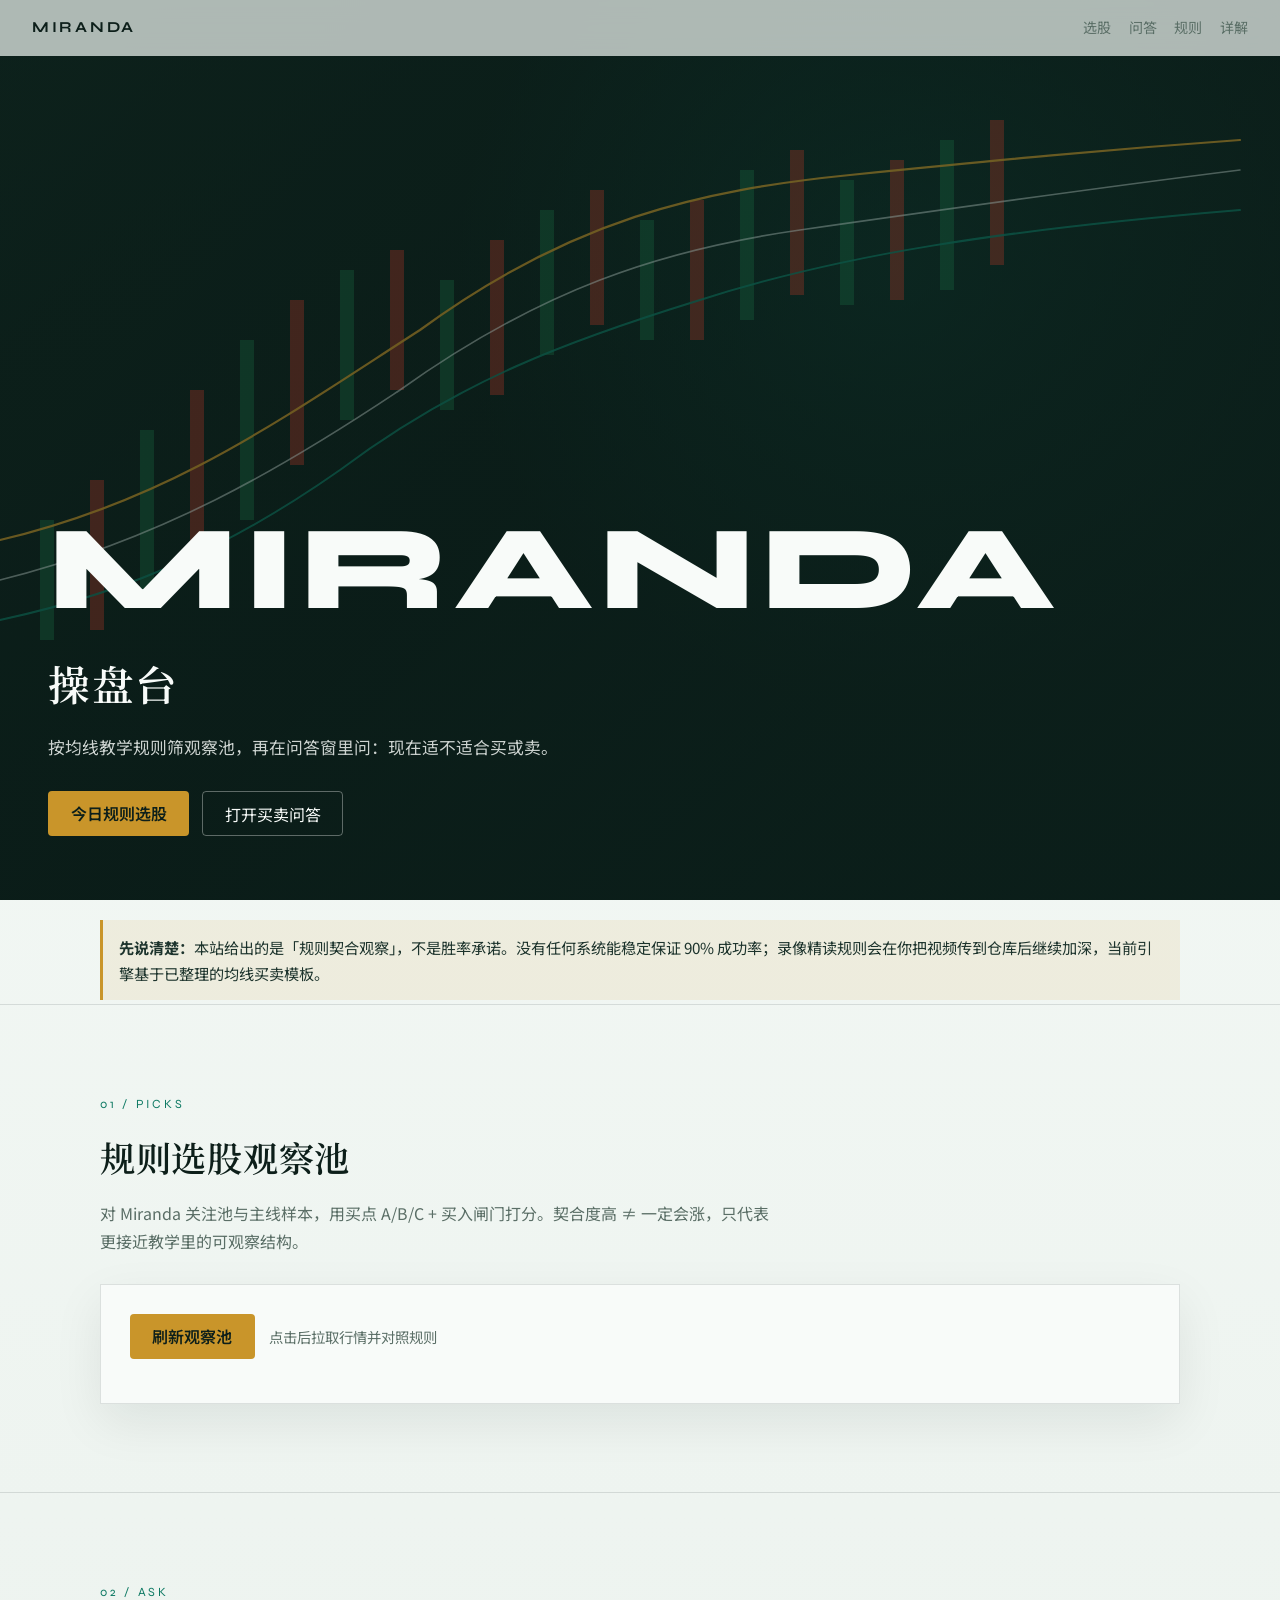
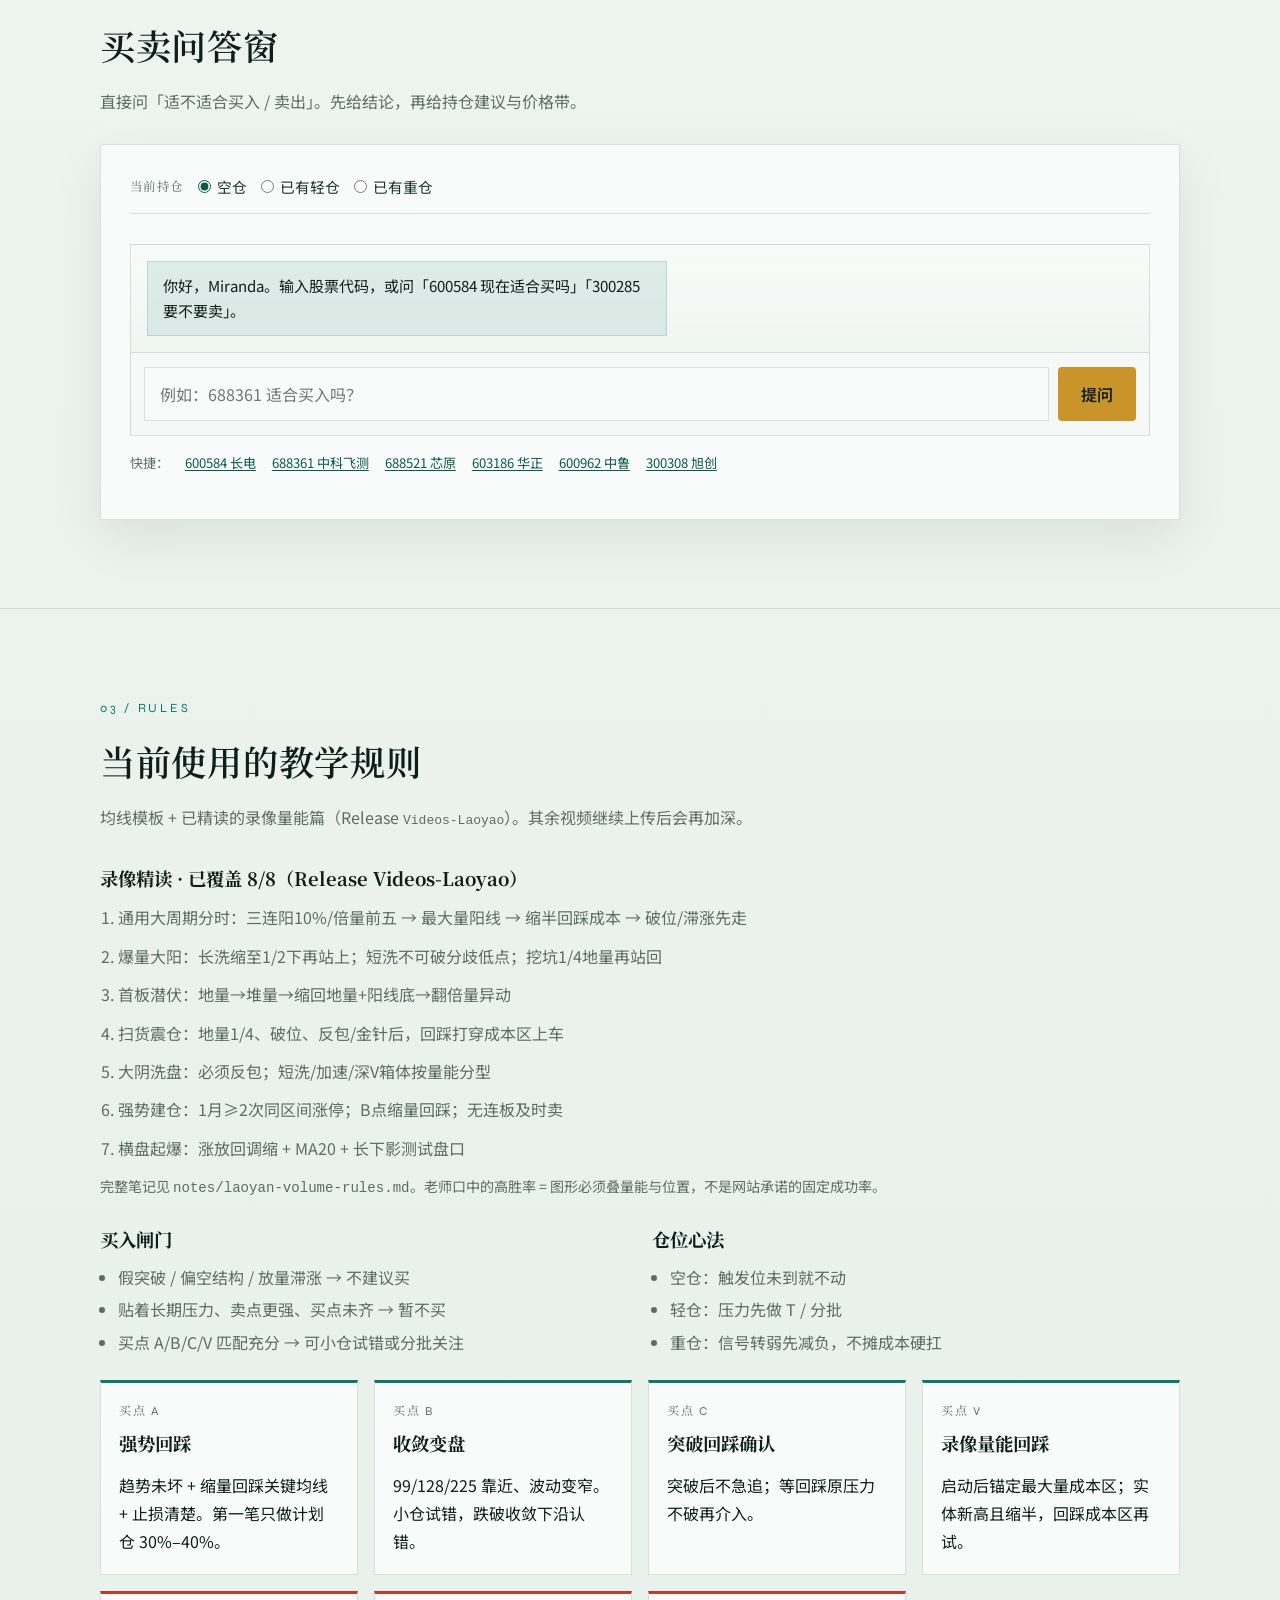
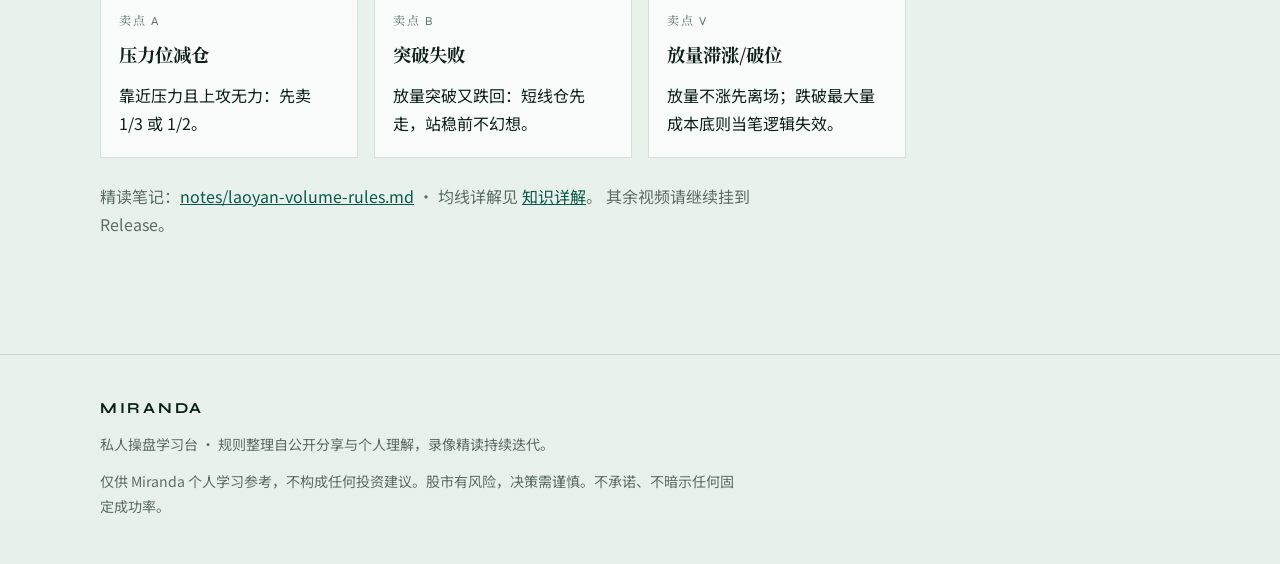
==== index.html @ 67171eff "Fold remaining Laoyan Release videos into coach rules Distill all six newly uploaded mp4 lessons int" ====
<!DOCTYPE html>
<html lang="zh-CN">
<head>
  <meta charset="UTF-8" />
  <meta name="viewport" content="width=device-width, initial-scale=1.0" />
  <title>MIRANDA · 操盘台</title>
  <meta name="description" content="Miranda 私人操盘台：按均线教学规则筛选观察池，并问答适不适合买卖。" />
  <meta name="author" content="Miranda Ge" />
  <link rel="preconnect" href="https://fonts.googleapis.com" />
  <link rel="preconnect" href="https://fonts.gstatic.com" crossorigin />
  <link href="https://fonts.googleapis.com/css2?family=Noto+Sans+SC:wght@400;500;600&family=Noto+Serif+SC:wght@500;600;700&family=Syne:wght@600;700;800&display=swap" rel="stylesheet" />
  <link rel="stylesheet" href="./css/styles.css" />
</head>
<body>
  <nav class="site-nav" id="siteNav">
    <a class="brand-mark" href="#top">MIRANDA</a>
    <ul class="nav-links">
      <li><a href="#picks">选股</a></li>
      <li><a href="#ask">问答</a></li>
      <li><a href="#rules">规则</a></li>
      <li><a href="./guide.html">详解</a></li>
    </ul>
  </nav>

  <header class="hero hero-coach" id="top">
    <div class="hero-bg" aria-hidden="true">
      <svg class="hero-chart" viewBox="0 0 1440 900" preserveAspectRatio="xMidYMid slice">
        <g class="candles">
          <rect x="120" y="520" width="14" height="120" style="animation-delay:0.05s" />
          <rect x="170" y="480" width="14" height="150" style="animation-delay:0.1s" />
          <rect x="220" y="430" width="14" height="170" style="animation-delay:0.15s" />
          <rect x="270" y="390" width="14" height="160" style="animation-delay:0.2s" />
          <rect x="320" y="340" width="14" height="180" style="animation-delay:0.25s" />
          <rect x="370" y="300" width="14" height="165" style="animation-delay:0.3s" />
          <rect x="420" y="270" width="14" height="150" style="animation-delay:0.35s" />
          <rect x="470" y="250" width="14" height="140" style="animation-delay:0.4s" />
          <rect x="520" y="280" width="14" height="130" style="animation-delay:0.45s" />
          <rect x="570" y="240" width="14" height="155" style="animation-delay:0.5s" />
          <rect x="620" y="210" width="14" height="145" style="animation-delay:0.55s" />
          <rect x="670" y="190" width="14" height="135" style="animation-delay:0.6s" />
          <rect x="720" y="220" width="14" height="120" style="animation-delay:0.65s" />
          <rect x="770" y="200" width="14" height="140" style="animation-delay:0.7s" />
          <rect x="820" y="170" width="14" height="150" style="animation-delay:0.75s" />
          <rect x="870" y="150" width="14" height="145" style="animation-delay:0.8s" />
          <rect x="920" y="180" width="14" height="125" style="animation-delay:0.85s" />
          <rect x="970" y="160" width="14" height="140" style="animation-delay:0.9s" />
          <rect x="1020" y="140" width="14" height="150" style="animation-delay:0.95s" />
          <rect x="1070" y="120" width="14" height="145" style="animation-delay:1s" />
        </g>
        <path class="ma-slow" d="M80,620 C220,590 320,540 420,470 C540,380 650,340 780,300 C920,255 1080,230 1320,210" />
        <path class="ma-mid" d="M80,580 C240,540 360,470 480,390 C620,290 740,250 880,230 C1020,210 1160,190 1320,170" />
        <path class="ma-fast" d="M80,540 C250,500 360,420 500,330 C650,220 780,190 930,175 C1080,160 1180,150 1320,140" />
      </svg>
    </div>
    <div class="hero-content">
      <div class="hero-brand">MIRANDA</div>
      <h1>操盘台</h1>
      <p>按均线教学规则筛观察池，再在问答窗里问：现在适不适合买或卖。</p>
      <div class="cta-row">
        <a class="btn btn-primary" href="#picks">今日规则选股</a>
        <a class="btn btn-ghost" href="#ask">打开买卖问答</a>
      </div>
    </div>
  </header>

  <main>
    <section class="section reveal honesty-strip" id="honesty">
      <div class="wrap">
        <p><strong>先说清楚：</strong>本站给出的是「规则契合观察」，不是胜率承诺。没有任何系统能稳定保证 90% 成功率；录像精读规则会在你把视频传到仓库后继续加深，当前引擎基于已整理的均线买卖模板。</p>
      </div>
    </section>

    <section class="section reveal" id="picks">
      <div class="wrap">
        <div class="section-label">01 / Picks</div>
        <h2>规则选股观察池</h2>
        <p class="section-lead">对 Miranda 关注池与主线样本，用买点 A/B/C + 买入闸门打分。契合度高 ≠ 一定会涨，只代表更接近教学里的可观察结构。</p>

        <div class="tool-panel coach-panel">
          <div class="coach-toolbar">
            <button class="btn btn-primary" id="picksBtn" type="button">刷新观察池</button>
            <span class="coach-meta" id="picksMeta">点击后拉取行情并对照规则</span>
          </div>
          <div class="status-box" id="picksLoading" hidden>正在按规则扫描观察池...</div>
          <div class="error-box" id="picksError" hidden></div>
          <div class="picks-board" id="picksBoard" hidden></div>
        </div>
      </div>
    </section>

    <section class="section reveal" id="ask">
      <div class="wrap">
        <div class="section-label">02 / Ask</div>
        <h2>买卖问答窗</h2>
        <p class="section-lead">直接问「适不适合买入 / 卖出」。先给结论，再给持仓建议与价格带。</p>

        <div class="tool-panel coach-panel">
          <div class="hold-status" id="holdStatus" role="radiogroup" aria-label="当前持仓情况">
            <span class="hold-label">当前持仓</span>
            <label class="hold-option"><input type="radio" name="holdStatus" value="flat" checked /> 空仓</label>
            <label class="hold-option"><input type="radio" name="holdStatus" value="light" /> 已有轻仓</label>
            <label class="hold-option"><input type="radio" name="holdStatus" value="heavy" /> 已有重仓</label>
          </div>

          <div class="coach-chat" id="coachChat">
            <div class="coach-messages" id="coachMessages">
              <div class="coach-bubble bot">
                你好，Miranda。输入股票代码，或问「600584 现在适合买吗」「300285 要不要卖」。
              </div>
            </div>
            <form class="coach-compose" id="coachForm">
              <input id="reviewInput" type="text" placeholder="例如：688361 适合买入吗？" autocomplete="off" required />
              <button class="btn btn-primary" id="reviewBtn" type="submit">提问</button>
            </form>
          </div>

          <div class="tool-hints">
            <span>快捷：</span>
            <button type="button" data-review="600584">600584 长电</button>
            <button type="button" data-review="688361">688361 中科飞测</button>
            <button type="button" data-review="688521">688521 芯原</button>
            <button type="button" data-review="603186">603186 华正</button>
            <button type="button" data-review="600962">600962 中鲁</button>
            <button type="button" data-review="300308">300308 旭创</button>
          </div>
          <div class="history-row" id="reviewHistoryRow" hidden>
            <div class="history-head">
              <span>最近搜索</span>
              <button type="button" class="history-clear" id="reviewHistoryClear">清空</button>
            </div>
            <div class="history-list" id="reviewHistoryList"></div>
          </div>
          <div class="status-box" id="reviewLoading" hidden>正在对照买卖规则...</div>
          <div class="error-box" id="reviewError" hidden></div>
          <div class="result-box" id="reviewResult" hidden></div>
        </div>
      </div>
    </section>

    <section class="section reveal" id="rules">
      <div class="wrap">
        <div class="section-label">03 / Rules</div>
        <h2>当前使用的教学规则</h2>
        <p class="section-lead">均线模板 + 已精读的录像量能篇（Release <code>Videos-Laoyao</code>）。其余视频继续上传后会再加深。</p>

        <div class="plain-block video-board">
          <h3>录像精读 · 已覆盖 8/8（Release Videos-Laoyao）</h3>
          <ol class="rule-ol">
            <li>通用大周期分时：三连阳10%/倍量前五 → 最大量阳线 → 缩半回踩成本 → 破位/滞涨先走</li>
            <li>爆量大阳：长洗缩至1/2下再站上；短洗不可破分歧低点；挖坑1/4地量再站回</li>
            <li>首板潜伏：地量→堆量→缩回地量+阳线底→翻倍量异动</li>
            <li>扫货震仓：地量1/4、破位、反包/金针后，回踩打穿成本区上车</li>
            <li>大阴洗盘：必须反包；短洗/加速/深V箱体按量能分型</li>
            <li>强势建仓：1月≥2次同区间涨停；B点缩量回踩；无连板及时卖</li>
            <li>横盘起爆：涨放回调缩 + MA20 + 长下影测试盘口</li>
          </ol>
          <p class="muted-note">完整笔记见 <code>notes/laoyan-volume-rules.md</code>。老师口中的高胜率 = 图形必须叠量能与位置，不是网站承诺的固定成功率。</p>
        </div>

        <div class="split" style="margin-top:1.5rem;">
          <div class="plain-block">
            <h3>买入闸门</h3>
            <ul>
              <li>假突破 / 偏空结构 / 放量滞涨 → 不建议买</li>
              <li>贴着长期压力、卖点更强、买点未齐 → 暂不买</li>
              <li>买点 A/B/C/V 匹配充分 → 可小仓试错或分批关注</li>
            </ul>
          </div>
          <div class="plain-block">
            <h3>仓位心法</h3>
            <ul>
              <li>空仓：触发位未到就不动</li>
              <li>轻仓：压力先做 T / 分批</li>
              <li>重仓：信号转弱先减负，不摊成本硬扛</li>
            </ul>
          </div>
        </div>

        <div class="template-grid" id="templateLibrary">
          <article class="template-card" data-side="buy" data-id="buyA">
            <div class="template-tag">买点 A</div>
            <h3>强势回踩</h3>
            <p>趋势未坏 + 缩量回踩关键均线 + 止损清楚。第一笔只做计划仓 30%–40%。</p>
          </article>
          <article class="template-card" data-side="buy" data-id="buyB">
            <div class="template-tag">买点 B</div>
            <h3>收敛变盘</h3>
            <p>99/128/225 靠近、波动变窄。小仓试错，跌破收敛下沿认错。</p>
          </article>
          <article class="template-card" data-side="buy" data-id="buyC">
            <div class="template-tag">买点 C</div>
            <h3>突破回踩确认</h3>
            <p>突破后不急追；等回踩原压力不破再介入。</p>
          </article>
          <article class="template-card" data-side="buy" data-id="buyVol">
            <div class="template-tag">买点 V</div>
            <h3>录像量能回踩</h3>
            <p>启动后锚定最大量成本区；实体新高且缩半，回踩成本区再试。</p>
          </article>
          <article class="template-card" data-side="sell" data-id="sellA">
            <div class="template-tag">卖点 A</div>
            <h3>压力位减仓</h3>
            <p>靠近压力且上攻无力：先卖 1/3 或 1/2。</p>
          </article>
          <article class="template-card" data-side="sell" data-id="sellB">
            <div class="template-tag">卖点 B</div>
            <h3>突破失败</h3>
            <p>放量突破又跌回：短线仓先走，站稳前不幻想。</p>
          </article>
          <article class="template-card" data-side="sell" data-id="sellVol">
            <div class="template-tag">卖点 V</div>
            <h3>放量滞涨/破位</h3>
            <p>放量不涨先离场；跌破最大量成本底则当笔逻辑失效。</p>
          </article>
        </div>

        <p class="section-lead" style="margin-top:1.5rem;">
          精读笔记：<a href="./notes/laoyan-volume-rules.md" style="color:var(--teal-deep);text-decoration:underline;">notes/laoyan-volume-rules.md</a>
          · 均线详解见 <a href="./guide.html" style="color:var(--teal-deep);text-decoration:underline;">知识详解</a>。
          其余视频请继续挂到 Release。
        </p>
      </div>
    </section>
  </main>

  <footer class="site-footer">
    <div class="wrap">
      <div class="brand-mark">MIRANDA</div>
      <p>私人操盘学习台 · 规则整理自公开分享与个人理解，录像精读持续迭代。</p>
      <p class="disclaimer">仅供 Miranda 个人学习参考，不构成任何投资建议。股市有风险，决策需谨慎。不承诺、不暗示任何固定成功率。</p>
    </div>
  </footer>

  <script src="./js/app.js"></script>
</body>
</html>
---- css/styles.css ----
:root {
  --ink: #0d1f1a;
  --ink-soft: #1c332c;
  --paper: #eef4f0;
  --paper-deep: #dfeae3;
  --mist: rgba(13, 31, 26, 0.06);
  --line: rgba(13, 31, 26, 0.12);
  --teal: #0f7a64;
  --teal-deep: #0a5a4a;
  --gold: #c9952a;
  --rise: #c23b2a;
  --fall: #1f7a4d;
  --muted: #5a6e66;
  --white: #f8fbf9;
  --shadow: 0 18px 50px rgba(13, 31, 26, 0.08);
  --radius: 4px;
  --max: 1080px;
  --font-display: "Syne", "Noto Serif SC", serif;
  --font-serif: "Noto Serif SC", "Songti SC", serif;
  --font-sans: "Noto Sans SC", "PingFang SC", sans-serif;
}

*,
*::before,
*::after {
  box-sizing: border-box;
  margin: 0;
  padding: 0;
}

html {
  scroll-behavior: smooth;
}

body {
  font-family: var(--font-sans);
  color: var(--ink);
  background:
    radial-gradient(1200px 700px at 10% -10%, rgba(15, 122, 100, 0.14), transparent 55%),
    radial-gradient(900px 600px at 100% 0%, rgba(201, 149, 42, 0.12), transparent 50%),
    linear-gradient(180deg, #f5faf7 0%, var(--paper) 40%, #e7f0ea 100%);
  line-height: 1.75;
  min-height: 100vh;
}

img,
svg {
  max-width: 100%;
  display: block;
}

a {
  color: inherit;
  text-decoration: none;
}

button,
input {
  font: inherit;
}

.site-nav {
  position: fixed;
  inset: 0 0 auto 0;
  z-index: 40;
  display: flex;
  align-items: center;
  justify-content: space-between;
  gap: 1rem;
  padding: 0.9rem clamp(1rem, 3vw, 2rem);
  background: rgba(238, 244, 240, 0.72);
  backdrop-filter: blur(12px);
  border-bottom: 1px solid transparent;
  transition: border-color 0.3s ease, background 0.3s ease;
}

.site-nav.is-scrolled {
  border-bottom-color: var(--line);
  background: rgba(238, 244, 240, 0.92);
}

.brand-mark {
  font-family: var(--font-display);
  font-weight: 700;
  letter-spacing: 0.18em;
  font-size: 0.95rem;
}

.nav-links {
  display: flex;
  gap: 1.1rem;
  list-style: none;
  font-size: 0.88rem;
  color: var(--muted);
}

.nav-links a {
  position: relative;
}

.nav-links a::after {
  content: "";
  position: absolute;
  left: 0;
  bottom: -0.2rem;
  width: 100%;
  height: 1px;
  background: var(--teal);
  transform: scaleX(0);
  transform-origin: left;
  transition: transform 0.25s ease;
}

.nav-links a:hover::after,
.nav-links a:focus-visible::after {
  transform: scaleX(1);
}

.hero {
  position: relative;
  min-height: 100vh;
  display: grid;
  align-items: end;
  overflow: hidden;
  color: var(--white);
  padding: 7rem clamp(1.25rem, 4vw, 3rem) 4rem;
}

.hero-bg {
  position: absolute;
  inset: 0;
  background:
    linear-gradient(160deg, rgba(10, 28, 24, 0.55) 0%, rgba(10, 28, 24, 0.78) 55%, rgba(10, 28, 24, 0.92) 100%),
    radial-gradient(circle at 70% 30%, rgba(15, 122, 100, 0.35), transparent 40%),
    linear-gradient(135deg, #102820 0%, #0d1f1a 45%, #16352c 100%);
}

.hero-chart {
  position: absolute;
  inset: 0;
  width: 100%;
  height: 100%;
  opacity: 0.55;
}

.hero-chart path {
  fill: none;
  stroke-linecap: round;
  stroke-linejoin: round;
}

.hero-chart .ma-fast {
  stroke: rgba(201, 149, 42, 0.9);
  stroke-width: 2.2;
  stroke-dasharray: 1800;
  stroke-dashoffset: 1800;
  animation: draw-line 2.4s ease forwards 0.2s;
}

.hero-chart .ma-mid {
  stroke: rgba(232, 244, 238, 0.55);
  stroke-width: 1.6;
  stroke-dasharray: 1800;
  stroke-dashoffset: 1800;
  animation: draw-line 2.8s ease forwards 0.45s;
}

.hero-chart .ma-slow {
  stroke: rgba(15, 122, 100, 0.85);
  stroke-width: 2;
  stroke-dasharray: 1800;
  stroke-dashoffset: 1800;
  animation: draw-line 3s ease forwards 0.7s;
}

.hero-chart .candles rect {
  fill: rgba(194, 59, 42, 0.55);
  transform-origin: bottom;
  animation: rise-bar 1.1s ease both;
}

.hero-chart .candles rect:nth-child(odd) {
  fill: rgba(31, 122, 77, 0.5);
}

@keyframes draw-line {
  to { stroke-dashoffset: 0; }
}

@keyframes rise-bar {
  from { transform: scaleY(0); opacity: 0; }
  to { transform: scaleY(1); opacity: 1; }
}

.hero-content {
  position: relative;
  z-index: 1;
  max-width: 720px;
}

.hero-brand {
  font-family: var(--font-display);
  font-size: clamp(2.5rem, 11vw, 7.5rem);
  line-height: 0.92;
  letter-spacing: 0.05em;
  font-weight: 800;
  margin-bottom: 1.4rem;
  animation: fade-up 0.9s ease both;
  white-space: nowrap;
}

.hero h1 {
  font-family: var(--font-serif);
  font-size: clamp(1.7rem, 4vw, 2.6rem);
  font-weight: 600;
  letter-spacing: 0.04em;
  margin-bottom: 0.85rem;
  animation: fade-up 0.9s ease both 0.12s;
}

.hero p {
  max-width: 34rem;
  color: rgba(248, 251, 249, 0.82);
  font-size: 1.05rem;
  margin-bottom: 1.8rem;
  animation: fade-up 0.9s ease both 0.22s;
}

.cta-row {
  display: flex;
  flex-wrap: wrap;
  gap: 0.8rem;
  animation: fade-up 0.9s ease both 0.32s;
}

.btn {
  display: inline-flex;
  align-items: center;
  justify-content: center;
  min-height: 2.8rem;
  padding: 0 1.35rem;
  border: 1px solid transparent;
  border-radius: var(--radius);
  cursor: pointer;
  transition: transform 0.2s ease, background 0.2s ease, color 0.2s ease, border-color 0.2s ease;
}

.btn:hover {
  transform: translateY(-1px);
}

.btn-primary {
  background: var(--gold);
  color: var(--ink);
  font-weight: 600;
}

.btn-primary:hover {
  background: #d6a83b;
}

.btn-ghost {
  border-color: rgba(248, 251, 249, 0.35);
  color: var(--white);
  background: transparent;
}

.btn-ghost:hover {
  border-color: rgba(248, 251, 249, 0.7);
  background: rgba(248, 251, 249, 0.06);
}

@keyframes fade-up {
  from { opacity: 0; transform: translateY(18px); }
  to { opacity: 1; transform: translateY(0); }
}

.wrap {
  width: min(var(--max), calc(100% - 2rem));
  margin: 0 auto;
}

.section {
  padding: clamp(3.5rem, 7vw, 5.5rem) 0;
  border-bottom: 1px solid var(--line);
}

.section-label {
  font-family: var(--font-display);
  font-size: 0.78rem;
  letter-spacing: 0.22em;
  text-transform: uppercase;
  color: var(--teal);
  margin-bottom: 0.7rem;
}

.section h2 {
  font-family: var(--font-serif);
  font-size: clamp(1.6rem, 3vw, 2.2rem);
  font-weight: 600;
  letter-spacing: 0.02em;
  margin-bottom: 0.7rem;
}

.section-lead {
  color: var(--muted);
  max-width: 42rem;
  margin-bottom: 1.8rem;
}

.reveal {
  opacity: 0;
  transform: translateY(22px);
  transition: opacity 0.7s ease, transform 0.7s ease;
}

.reveal.is-visible {
  opacity: 1;
  transform: none;
}

.ma-list {
  display: grid;
  gap: 0;
  border-top: 1px solid var(--line);
}

.ma-row {
  display: grid;
  grid-template-columns: 5.5rem 1fr;
  gap: 1rem;
  padding: 1.15rem 0;
  border-bottom: 1px solid var(--line);
  align-items: start;
}

.ma-code {
  font-family: var(--font-display);
  font-weight: 700;
  font-size: 1.15rem;
  color: var(--teal-deep);
}

.ma-row h3 {
  font-family: var(--font-serif);
  font-size: 1.05rem;
  margin-bottom: 0.25rem;
}

.ma-row p {
  color: var(--muted);
  font-size: 0.95rem;
}

.formula {
  margin: 1.5rem 0;
  padding: 1.4rem 1.5rem;
  background:
    linear-gradient(135deg, rgba(15, 122, 100, 0.08), rgba(201, 149, 42, 0.08)),
    var(--white);
  border: 1px solid var(--line);
}

.formula strong {
  font-family: var(--font-display);
  font-size: 1.2rem;
  letter-spacing: 0.04em;
  display: block;
  margin-bottom: 0.35rem;
}

.code-chips {
  display: flex;
  flex-wrap: wrap;
  gap: 0.55rem;
  margin: 1rem 0 1.5rem;
}

.code-chip {
  border: 1px solid var(--line);
  background: var(--white);
  padding: 0.45rem 0.8rem;
  font-size: 0.88rem;
  cursor: pointer;
  transition: border-color 0.2s ease, color 0.2s ease, background 0.2s ease;
}

.code-chip:hover,
.code-chip.is-active {
  border-color: var(--teal);
  color: var(--teal-deep);
  background: rgba(15, 122, 100, 0.08);
}

.code-explain {
  min-height: 3.2rem;
  color: var(--muted);
}

.table-scroll {
  overflow-x: auto;
  margin: 1rem 0 1.5rem;
  border: 1px solid var(--line);
  background: var(--white);
}

table {
  width: 100%;
  border-collapse: collapse;
  font-size: 0.9rem;
  min-width: 640px;
}

th,
td {
  padding: 0.75rem 0.9rem;
  text-align: left;
  border-bottom: 1px solid var(--line);
  vertical-align: top;
}

th {
  background: var(--ink);
  color: var(--white);
  font-weight: 500;
}

tr:last-child td {
  border-bottom: none;
}

.timeline {
  display: grid;
  gap: 1rem;
}

.time-item {
  display: grid;
  grid-template-columns: 5rem 1fr;
  gap: 1rem;
  padding-bottom: 1rem;
  border-bottom: 1px dashed var(--line);
}

.time-item:last-child {
  border-bottom: none;
  padding-bottom: 0;
}

.time-item time {
  font-family: var(--font-display);
  font-weight: 700;
  color: var(--teal-deep);
}

.split {
  display: grid;
  grid-template-columns: repeat(2, minmax(0, 1fr));
  gap: 1.5rem;
}

.plain-block h3 {
  font-family: var(--font-serif);
  font-size: 1.15rem;
  margin-bottom: 0.45rem;
}

.plain-block p,
.plain-block li {
  color: var(--muted);
}

.plain-block ul {
  padding-left: 1.1rem;
}

.plain-block li + li {
  margin-top: 0.3rem;
}

.callout {
  margin: 1.4rem 0;
  padding: 1rem 1.15rem;
  border-left: 3px solid var(--teal);
  background: rgba(15, 122, 100, 0.06);
}

.callout.quote {
  border-left-color: var(--gold);
  background: rgba(201, 149, 42, 0.08);
  font-family: var(--font-serif);
}

.mantra-grid {
  display: grid;
  grid-template-columns: repeat(2, minmax(0, 1fr));
  gap: 1.25rem 1.75rem;
}

.mantra-grid h3 {
  font-family: var(--font-serif);
  font-size: 1.1rem;
  margin-bottom: 0.4rem;
}

.mantra-grid p {
  color: var(--muted);
  font-size: 0.95rem;
}

.tool-panel {
  background: var(--white);
  border: 1px solid var(--line);
  box-shadow: var(--shadow);
  padding: clamp(1.2rem, 3vw, 1.8rem);
}

.template-grid {
  display: grid;
  grid-template-columns: repeat(auto-fit, minmax(240px, 1fr));
  gap: 1rem;
  margin-top: 1.5rem;
}

.template-card {
  border: 1px solid var(--line);
  background: var(--white);
  padding: 1.1rem 1.15rem 1.2rem;
}

.template-card[data-side="buy"] {
  border-top: 3px solid var(--teal);
}

.template-card[data-side="sell"] {
  border-top: 3px solid var(--rise);
}

.template-card.is-hot {
  outline: 2px solid var(--gold);
  outline-offset: 1px;
  background: linear-gradient(180deg, rgba(201, 149, 42, 0.08), var(--white) 40%);
}

.template-tag {
  font-family: var(--font-display);
  font-size: 0.75rem;
  letter-spacing: 0.12em;
  text-transform: uppercase;
  color: var(--muted);
  margin-bottom: 0.35rem;
}

.template-card h3 {
  font-family: var(--font-serif);
  font-size: 1.15rem;
  margin-bottom: 0.7rem;
}

.template-card h4 {
  font-size: 0.86rem;
  margin: 0.65rem 0 0.3rem;
  color: var(--ink-soft);
}

.template-card ul {
  padding-left: 1.05rem;
  color: var(--muted);
  font-size: 0.9rem;
}

.template-card li + li {
  margin-top: 0.22rem;
}

.advice-banner {
  display: grid;
  gap: 0.55rem;
  padding: 1rem 1.1rem;
  margin-bottom: 1rem;
  border: 1px solid var(--line);
  background: linear-gradient(135deg, rgba(15, 122, 100, 0.08), rgba(201, 149, 42, 0.08));
}

.advice-banner[data-side="sell"] {
  background: linear-gradient(135deg, rgba(194, 59, 42, 0.08), rgba(201, 149, 42, 0.08));
}

.advice-banner .eyebrow {
  font-family: var(--font-display);
  font-size: 0.78rem;
  letter-spacing: 0.14em;
  text-transform: uppercase;
  color: var(--muted);
}

.advice-banner h3 {
  font-family: var(--font-serif);
  font-size: 1.35rem;
}

.advice-banner p {
  color: var(--muted);
  font-size: 0.95rem;
}

.match-list {
  display: grid;
  gap: 0.75rem;
  margin: 1rem 0;
}

.match-item {
  border: 1px solid var(--line);
  background: var(--paper);
  padding: 0.85rem 0.95rem;
}

.match-item header {
  display: flex;
  flex-wrap: wrap;
  justify-content: space-between;
  gap: 0.5rem;
  margin-bottom: 0.45rem;
}

.match-item h4 {
  font-family: var(--font-serif);
  font-size: 1.02rem;
}

.match-score {
  font-family: var(--font-display);
  font-size: 0.85rem;
  color: var(--teal-deep);
}

.match-item ul {
  padding-left: 1.05rem;
  color: var(--muted);
  font-size: 0.88rem;
}

.match-item li + li {
  margin-top: 0.2rem;
}

.check-ok {
  color: var(--fall);
}

.check-no {
  color: var(--muted);
}

.action-box {
  margin-top: 0.7rem;
  padding-top: 0.65rem;
  border-top: 1px dashed var(--line);
  color: var(--ink-soft);
  font-size: 0.9rem;
}

.playbook {
  margin: 1rem 0 0.5rem;
}

.playbook .plain-block ul {
  margin-top: 0.35rem;
}

.hold-status {
  display: flex;
  flex-wrap: wrap;
  align-items: center;
  gap: 0.55rem 0.9rem;
  margin-bottom: 0.85rem;
  padding-bottom: 0.85rem;
  border-bottom: 1px solid var(--line);
}

.hold-label {
  font-family: var(--font-display);
  font-size: 0.78rem;
  letter-spacing: 0.12em;
  text-transform: uppercase;
  color: var(--muted);
}

.hold-option {
  display: inline-flex;
  align-items: center;
  gap: 0.35rem;
  font-size: 0.92rem;
  color: var(--ink-soft);
  cursor: pointer;
}

.hold-option input {
  accent-color: var(--teal-deep);
}

.verdict-banner {
  display: grid;
  gap: 0.45rem;
  padding: 1.05rem 1.15rem;
  margin: 1rem 0;
  border: 1px solid var(--line);
}

.verdict-banner[data-verdict="no"] {
  background: rgba(194, 59, 42, 0.08);
  border-color: rgba(194, 59, 42, 0.28);
}

.verdict-banner[data-verdict="wait"] {
  background: rgba(201, 149, 42, 0.1);
  border-color: rgba(201, 149, 42, 0.35);
}

.verdict-banner[data-verdict="yes"] {
  background: rgba(15, 122, 100, 0.08);
  border-color: rgba(15, 122, 100, 0.28);
}

.verdict-banner .eyebrow {
  font-family: var(--font-display);
  font-size: 0.78rem;
  letter-spacing: 0.14em;
  text-transform: uppercase;
  color: var(--muted);
}

.verdict-banner h3 {
  font-family: var(--font-serif);
  font-size: 1.45rem;
}

.verdict-banner p {
  color: var(--muted);
  font-size: 0.95rem;
}

.verdict-reasons {
  margin: 0.2rem 0 0;
  padding-left: 1.1rem;
  color: var(--ink-soft);
  font-size: 0.9rem;
}

.verdict-reasons li + li {
  margin-top: 0.22rem;
}

.position-panel {
  margin: 1rem 0;
  padding: 1rem 1.1rem;
  border: 1px solid var(--line);
  background: var(--paper);
}

.position-panel h3 {
  font-family: var(--font-serif);
  font-size: 1.15rem;
  margin-bottom: 0.45rem;
}

.position-panel ul {
  padding-left: 1.1rem;
  color: var(--muted);
  font-size: 0.92rem;
}

.position-panel li + li {
  margin-top: 0.28rem;
}

.history-row {
  margin: 0.35rem 0 1rem;
  padding-top: 0.75rem;
  border-top: 1px dashed var(--line);
}

.history-head {
  display: flex;
  align-items: center;
  justify-content: space-between;
  gap: 0.75rem;
  margin-bottom: 0.45rem;
}

.history-head span {
  font-family: var(--font-display);
  font-size: 0.78rem;
  letter-spacing: 0.12em;
  text-transform: uppercase;
  color: var(--muted);
}

.history-clear {
  border: none;
  background: none;
  color: var(--muted);
  cursor: pointer;
  font-size: 0.82rem;
  text-decoration: underline;
  text-underline-offset: 2px;
}

.history-clear:hover {
  color: var(--rise);
}

.history-list {
  display: flex;
  flex-wrap: wrap;
  gap: 0.45rem;
}

.history-chip {
  border: 1px solid var(--line);
  background: var(--paper);
  color: var(--ink-soft);
  min-height: 2rem;
  padding: 0 0.75rem;
  cursor: pointer;
  font-size: 0.86rem;
  transition: border-color 0.2s ease, color 0.2s ease, background 0.2s ease;
}

.history-chip:hover {
  border-color: var(--teal);
  color: var(--teal-deep);
  background: rgba(15, 122, 100, 0.08);
}

.price-targets {
  margin: 1rem 0 1.2rem;
}

.price-grid {
  display: grid;
  grid-template-columns: repeat(3, minmax(0, 1fr));
  gap: 0.75rem;
}

.price-card {
  border: 1px solid var(--line);
  background: var(--white);
  padding: 0.95rem 1rem;
}

.price-card span {
  display: block;
  font-size: 0.78rem;
  letter-spacing: 0.08em;
  color: var(--muted);
  margin-bottom: 0.35rem;
}

.price-card strong {
  display: block;
  font-family: var(--font-display);
  font-size: 1.35rem;
  line-height: 1.2;
  margin-bottom: 0.45rem;
}

.price-card p {
  color: var(--muted);
  font-size: 0.86rem;
  line-height: 1.55;
}

.price-card[data-kind="buy"] strong {
  color: var(--teal-deep);
}

.price-card[data-kind="sell"] strong {
  color: var(--rise);
}

.price-card[data-kind="stop"] strong {
  color: var(--ink-soft);
}

@media (max-width: 760px) {
  .price-grid {
    grid-template-columns: 1fr;
  }
}

.tool-row {
  display: flex;
  flex-wrap: wrap;
  gap: 0.7rem;
  margin: 1rem 0 0.7rem;
}

.tool-row input {
  flex: 1 1 220px;
  min-height: 2.8rem;
  padding: 0 0.9rem;
  border: 1px solid var(--line);
  border-radius: var(--radius);
  background: var(--paper);
  outline: none;
}

.tool-row input:focus {
  border-color: var(--teal);
}

.tool-hints {
  display: flex;
  flex-wrap: wrap;
  gap: 0.55rem 1rem;
  color: var(--muted);
  font-size: 0.82rem;
  margin-bottom: 1rem;
}

.tool-hints button {
  border: none;
  background: none;
  color: var(--teal-deep);
  cursor: pointer;
  text-decoration: underline;
  text-underline-offset: 2px;
}

.status-box,
.error-box,
.result-box {
  margin-top: 1rem;
}

.status-box {
  color: var(--muted);
}

.error-box {
  padding: 0.9rem 1rem;
  background: rgba(194, 59, 42, 0.08);
  border: 1px solid rgba(194, 59, 42, 0.25);
  color: var(--rise);
}

.result-head {
  display: flex;
  flex-wrap: wrap;
  justify-content: space-between;
  gap: 0.75rem;
  margin-bottom: 1rem;
  padding-bottom: 0.85rem;
  border-bottom: 1px solid var(--line);
}

.result-head h3 {
  font-family: var(--font-serif);
  font-size: 1.3rem;
}

.price-up { color: var(--rise); }
.price-down { color: var(--fall); }

.metric-grid {
  display: grid;
  grid-template-columns: repeat(auto-fit, minmax(140px, 1fr));
  gap: 0.75rem;
  margin: 1rem 0;
}

.metric {
  padding: 0.75rem 0.85rem;
  background: var(--paper);
  border: 1px solid var(--line);
}

.metric span {
  display: block;
  font-size: 0.75rem;
  color: var(--muted);
  margin-bottom: 0.2rem;
}

.metric strong {
  font-family: var(--font-display);
  font-size: 1.05rem;
}

.idx-tabs {
  display: flex;
  flex-wrap: wrap;
  gap: 0.5rem;
  margin: 1rem 0;
}

.idx-tabs button {
  min-height: 2.4rem;
  padding: 0 0.95rem;
  border: 1px solid var(--line);
  background: var(--white);
  cursor: pointer;
  border-radius: var(--radius);
}

.idx-tabs button.is-active {
  background: var(--ink);
  border-color: var(--ink);
  color: var(--white);
}

#idxChartCanvas {
  width: 100%;
  height: auto;
  background: #f7faf8;
  border: 1px solid var(--line);
}

.site-footer {
  padding: 2.5rem 0 3rem;
  color: var(--muted);
  font-size: 0.88rem;
}

.site-footer .brand-mark {
  color: var(--ink);
  margin-bottom: 0.6rem;
}

.disclaimer {
  margin-top: 0.8rem;
  max-width: 40rem;
}

/* ---------- Guide page ---------- */
.guide-page {
  background:
    radial-gradient(900px 500px at 0% 0%, rgba(15, 122, 100, 0.1), transparent 50%),
    linear-gradient(180deg, #f5faf7 0%, var(--paper) 35%, #e7f0ea 100%);
}

.guide-hero {
  padding: 7.5rem 0 2.5rem;
}

.guide-kicker {
  font-family: var(--font-display);
  letter-spacing: 0.18em;
  font-size: 0.85rem;
  color: var(--teal-deep);
  margin-bottom: 0.6rem;
}

.guide-hero h1 {
  font-family: var(--font-serif);
  font-size: clamp(1.9rem, 4vw, 2.8rem);
  margin-bottom: 0.8rem;
}

.guide-lead {
  max-width: 40rem;
  color: var(--muted);
}

.guide-layout {
  display: grid;
  grid-template-columns: 220px minmax(0, 1fr);
  gap: 2rem;
  align-items: start;
  padding-bottom: 3rem;
}

.guide-toc {
  position: sticky;
  top: 4.5rem;
  max-height: calc(100vh - 5.5rem);
  overflow: auto;
  padding: 1rem;
  border: 1px solid var(--line);
  background: rgba(248, 251, 249, 0.9);
  backdrop-filter: blur(8px);
}

.guide-toc-title {
  font-family: var(--font-display);
  font-size: 0.78rem;
  letter-spacing: 0.16em;
  text-transform: uppercase;
  color: var(--muted);
  margin-bottom: 0.7rem;
}

.guide-toc ol {
  list-style: none;
  padding: 0;
  margin: 0;
  display: grid;
  gap: 0.35rem;
}

.guide-toc a {
  display: block;
  font-size: 0.84rem;
  color: var(--muted);
  line-height: 1.4;
  padding: 0.2rem 0;
  border-left: 2px solid transparent;
  padding-left: 0.55rem;
  transition: color 0.2s ease, border-color 0.2s ease;
}

.guide-toc a:hover,
.guide-toc a.is-active {
  color: var(--teal-deep);
  border-left-color: var(--teal);
}

.guide-main {
  min-width: 0;
}

.guide-block {
  padding: 1.6rem 0 1.8rem;
  border-bottom: 1px solid var(--line);
}

.guide-block h2 {
  font-family: var(--font-serif);
  font-size: clamp(1.3rem, 2.4vw, 1.7rem);
  margin-bottom: 0.75rem;
}

.guide-block h3 {
  font-family: var(--font-serif);
  font-size: 1.08rem;
  margin: 1rem 0 0.4rem;
}

.guide-block p,
.guide-block li {
  color: var(--muted);
}

.guide-block p + p,
.guide-block ul,
.guide-block ol {
  margin-top: 0.7rem;
}

.guide-block ul,
.guide-steps {
  padding-left: 1.15rem;
}

.guide-block li + li,
.guide-steps li + li {
  margin-top: 0.35rem;
}

.guide-steps {
  display: grid;
  gap: 0.55rem;
}

.nav-links a[aria-current="page"] {
  color: var(--teal-deep);
}

@media (max-width: 960px) {
  .guide-layout {
    grid-template-columns: 1fr;
  }

  .guide-toc {
    position: relative;
    top: 0;
    max-height: none;
  }
}

@media (max-width: 760px) {
  .nav-links {
    display: none;
  }

  .split,
  .mantra-grid,
  .template-grid {
    grid-template-columns: 1fr;
  }

  .ma-row,
  .time-item {
    grid-template-columns: 1fr;
    gap: 0.35rem;
  }

  .hero {
    align-items: center;
    padding-top: 6.5rem;
  }

  .hero-brand {
    font-size: clamp(2.15rem, 12.5vw, 3.2rem);
    letter-spacing: 0.03em;
  }

  .hero-content {
    max-width: 100%;
  }
}

/* ---------- Coach desk ---------- */
.honesty-strip {
  padding-top: 1.25rem;
  padding-bottom: 0.25rem;
}

.honesty-strip p {
  border-left: 3px solid var(--gold);
  padding: 0.85rem 1rem;
  background: rgba(201, 149, 42, 0.1);
  color: var(--ink-soft);
  font-size: 0.95rem;
}

.coach-panel {
  display: grid;
  gap: 1rem;
}

.coach-toolbar {
  display: flex;
  flex-wrap: wrap;
  align-items: center;
  gap: 0.85rem;
}

.coach-meta {
  color: var(--muted);
  font-size: 0.9rem;
}

.coach-chat {
  border: 1px solid var(--line);
  background: linear-gradient(180deg, rgba(248, 251, 249, 0.95), rgba(223, 234, 227, 0.55));
  overflow: hidden;
}

.coach-messages {
  max-height: 280px;
  overflow-y: auto;
  padding: 1rem;
  display: grid;
  gap: 0.75rem;
}

.coach-bubble {
  max-width: min(92%, 520px);
  padding: 0.75rem 0.95rem;
  font-size: 0.94rem;
  line-height: 1.65;
  animation: coachIn 0.35s ease both;
}

.coach-bubble.bot {
  justify-self: start;
  background: rgba(15, 122, 100, 0.1);
  border: 1px solid rgba(15, 122, 100, 0.18);
}

.coach-bubble.user {
  justify-self: end;
  background: rgba(13, 31, 26, 0.92);
  color: var(--white);
}

.coach-compose {
  display: flex;
  gap: 0.6rem;
  padding: 0.85rem;
  border-top: 1px solid var(--line);
  background: rgba(248, 251, 249, 0.8);
}

.coach-compose input {
  flex: 1;
  min-width: 0;
  border: 1px solid var(--line);
  background: var(--white);
  padding: 0.75rem 0.9rem;
}

.picks-board {
  display: grid;
  gap: 1.4rem;
}

.picks-group h3 {
  font-family: var(--font-serif);
  font-size: 1.15rem;
  margin-bottom: 0.7rem;
}

.picks-grid {
  display: grid;
  grid-template-columns: repeat(auto-fill, minmax(220px, 1fr));
  gap: 0.85rem;
}

.pick-card {
  text-align: left;
  border: 1px solid var(--line);
  background: rgba(248, 251, 249, 0.88);
  padding: 0.9rem;
  cursor: pointer;
  transition: transform 0.25s ease, border-color 0.25s ease, box-shadow 0.25s ease;
}

.pick-card:hover {
  transform: translateY(-2px);
  border-color: rgba(15, 122, 100, 0.45);
  box-shadow: var(--shadow);
}

.pick-card[data-verdict="yes"] {
  border-color: rgba(194, 59, 42, 0.28);
  background: linear-gradient(180deg, rgba(194, 59, 42, 0.06), rgba(248, 251, 249, 0.92));
}

.pick-card[data-verdict="wait"] {
  border-color: rgba(201, 149, 42, 0.35);
}

.pick-card[data-verdict="no"] {
  opacity: 0.88;
}

.pick-top {
  display: flex;
  justify-content: space-between;
  gap: 0.5rem;
  font-size: 0.92rem;
}

.pick-top span {
  color: var(--muted);
}

.pick-price {
  margin-top: 0.35rem;
  font-family: var(--font-display);
  font-size: 1.35rem;
  letter-spacing: 0.02em;
}

.pick-price em {
  font-style: normal;
  font-size: 0.85rem;
  margin-left: 0.35rem;
}

.pick-price.up {
  color: var(--rise);
}

.pick-price.down {
  color: var(--fall);
}

.pick-verdict {
  margin-top: 0.45rem;
  font-weight: 600;
}

.pick-fit {
  color: var(--teal-deep);
  font-size: 0.88rem;
  margin-top: 0.15rem;
}

.pick-card p {
  margin-top: 0.35rem;
  color: var(--muted);
  font-size: 0.82rem;
  line-height: 1.5;
}

.pick-templates {
  color: var(--ink-soft) !important;
}

.picks-footnote,
.empty-picks {
  color: var(--muted);
  font-size: 0.88rem;
}

@keyframes coachIn {
  from {
    opacity: 0;
    transform: translateY(8px);
  }
  to {
    opacity: 1;
    transform: translateY(0);
  }
}

@media (max-width: 640px) {
  .coach-compose {
    flex-direction: column;
  }

  .coach-messages {
    max-height: 240px;
  }
}

.video-board {
  margin-top: 0.5rem;
}

.rule-ol {
  margin: 0.6rem 0 0.8rem 1.1rem;
  display: grid;
  gap: 0.35rem;
}

.muted-note {
  color: var(--muted);
  font-size: 0.88rem;
  line-height: 1.6;
}
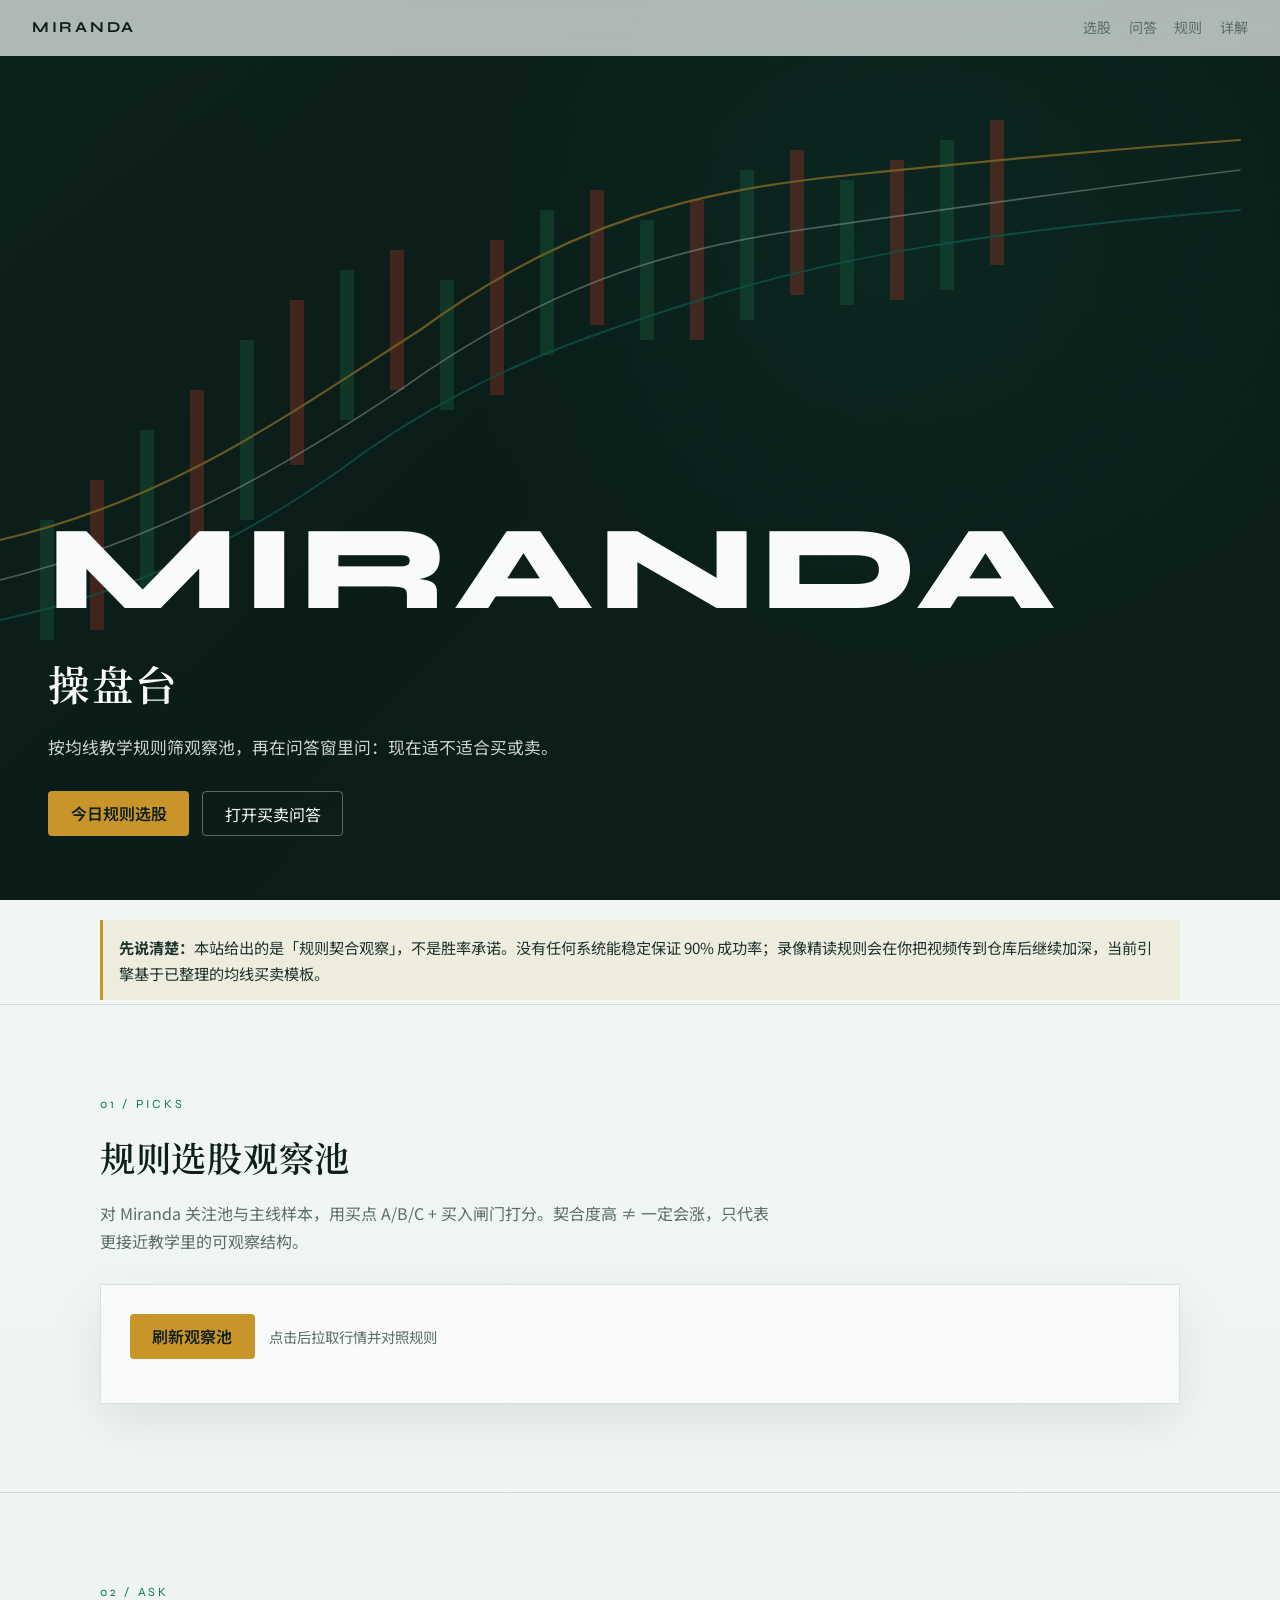
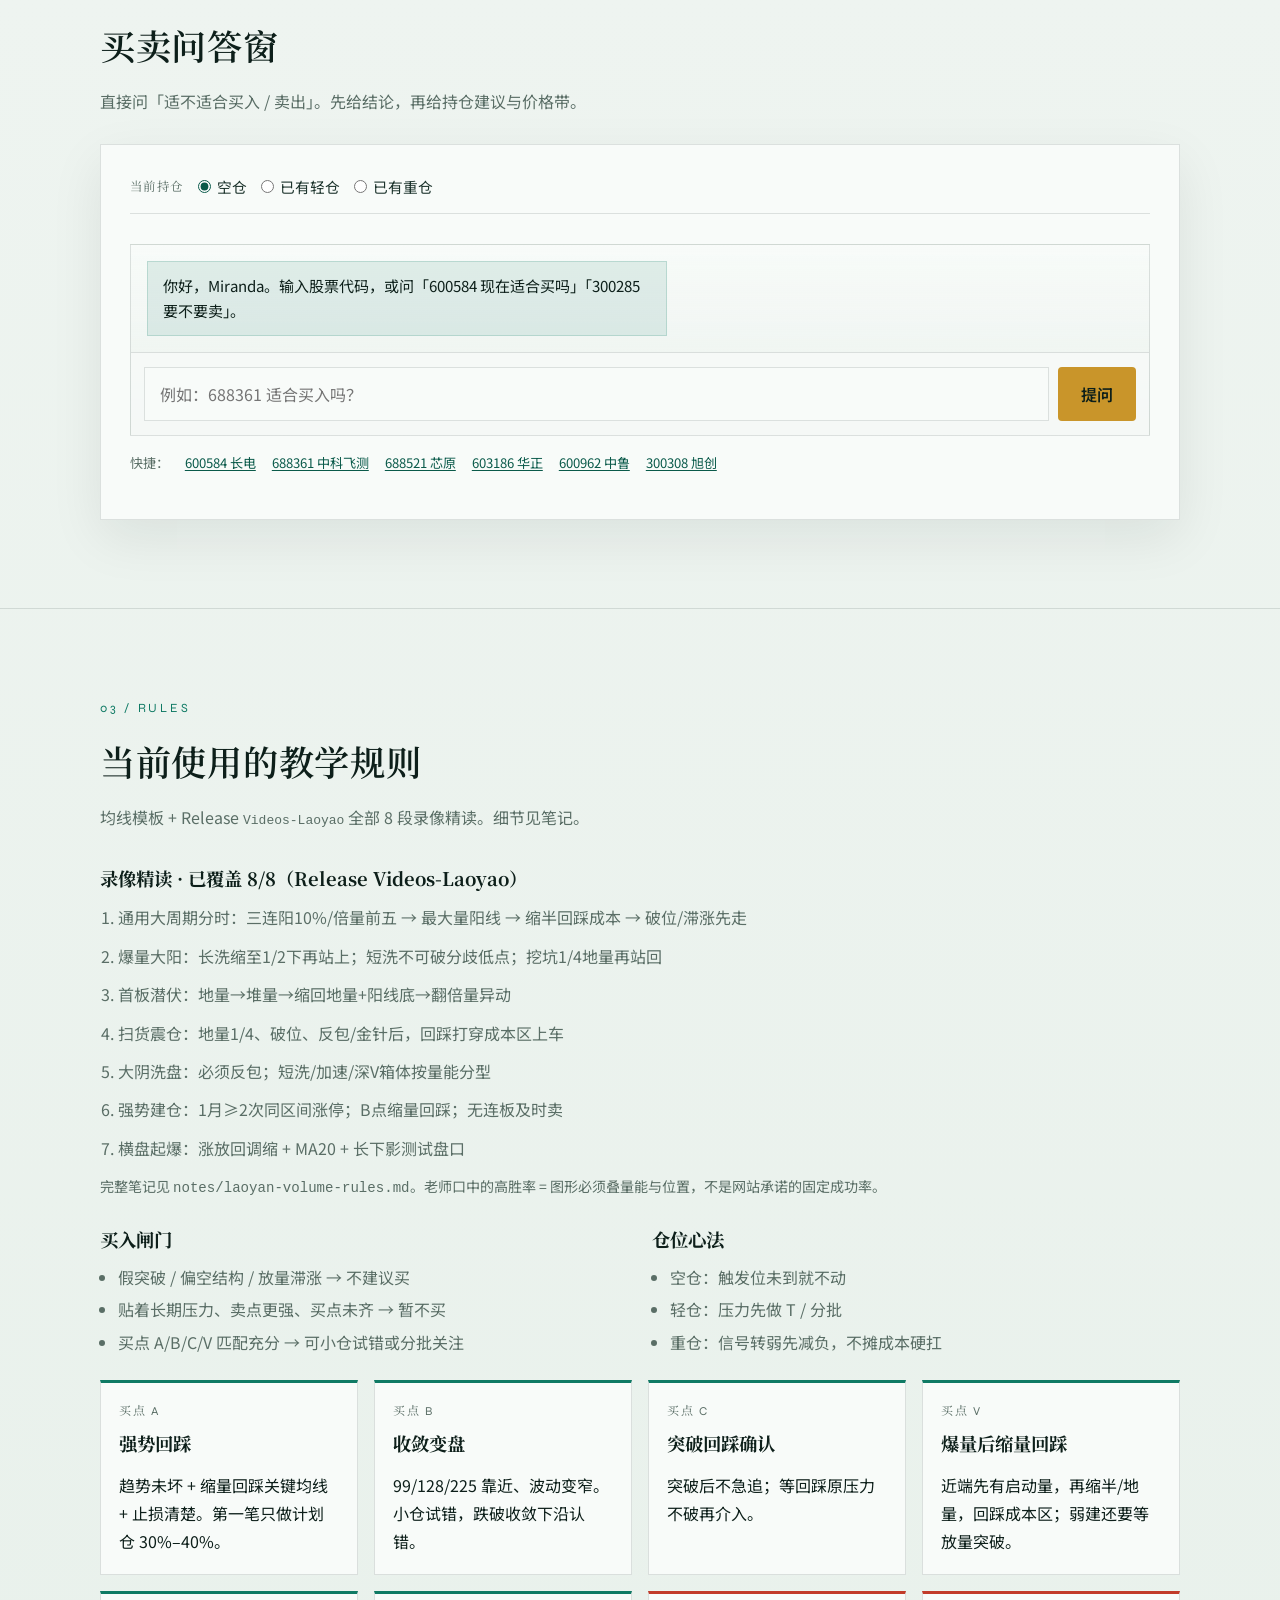
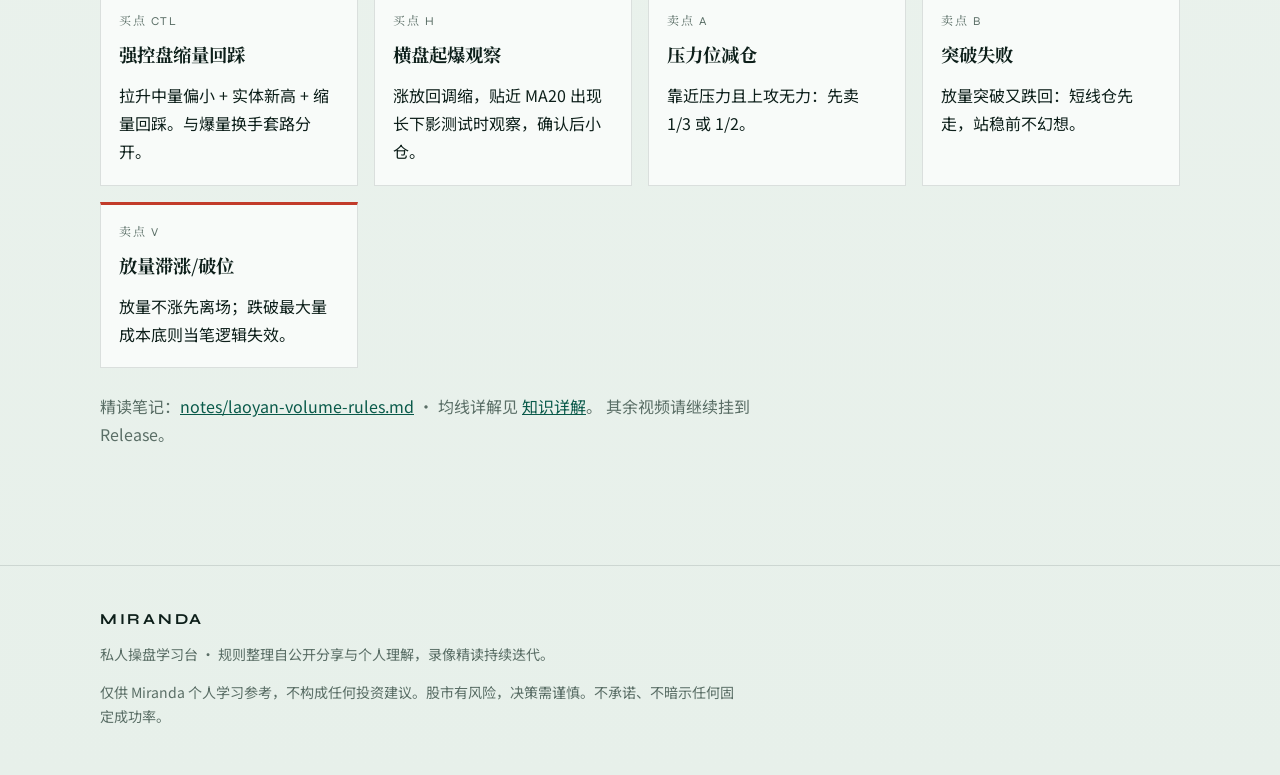
==== commit 27a55033: "Audit Laoyan rules against board text and tighten engine Re-check keyframes/board copy, split burst-" ====
--- a/index.html
+++ b/index.html
@@ -141,7 +141,7 @@
       <div class="wrap">
         <div class="section-label">03 / Rules</div>
         <h2>当前使用的教学规则</h2>
-        <p class="section-lead">均线模板 + 已精读的录像量能篇（Release <code>Videos-Laoyao</code>）。其余视频继续上传后会再加深。</p>
+        <p class="section-lead">均线模板 + Release <code>Videos-Laoyao</code> 全部 8 段录像精读。细节见笔记。</p>
 
         <div class="plain-block video-board">
           <h3>录像精读 · 已覆盖 8/8（Release Videos-Laoyao）</h3>
@@ -194,8 +194,18 @@
           </article>
           <article class="template-card" data-side="buy" data-id="buyVol">
             <div class="template-tag">买点 V</div>
-            <h3>录像量能回踩</h3>
-            <p>启动后锚定最大量成本区；实体新高且缩半，回踩成本区再试。</p>
+            <h3>爆量后缩量回踩</h3>
+            <p>近端先有启动量，再缩半/地量，回踩成本区；弱建还要等放量突破。</p>
+          </article>
+          <article class="template-card" data-side="buy" data-id="buyCtrl">
+            <div class="template-tag">买点 Ctl</div>
+            <h3>强控盘缩量回踩</h3>
+            <p>拉升中量偏小 + 实体新高 + 缩量回踩。与爆量换手套路分开。</p>
+          </article>
+          <article class="template-card" data-side="buy" data-id="buyCons">
+            <div class="template-tag">买点 H</div>
+            <h3>横盘起爆观察</h3>
+            <p>涨放回调缩，贴近 MA20 出现长下影测试时观察，确认后小仓。</p>
           </article>
           <article class="template-card" data-side="sell" data-id="sellA">
             <div class="template-tag">卖点 A</div>
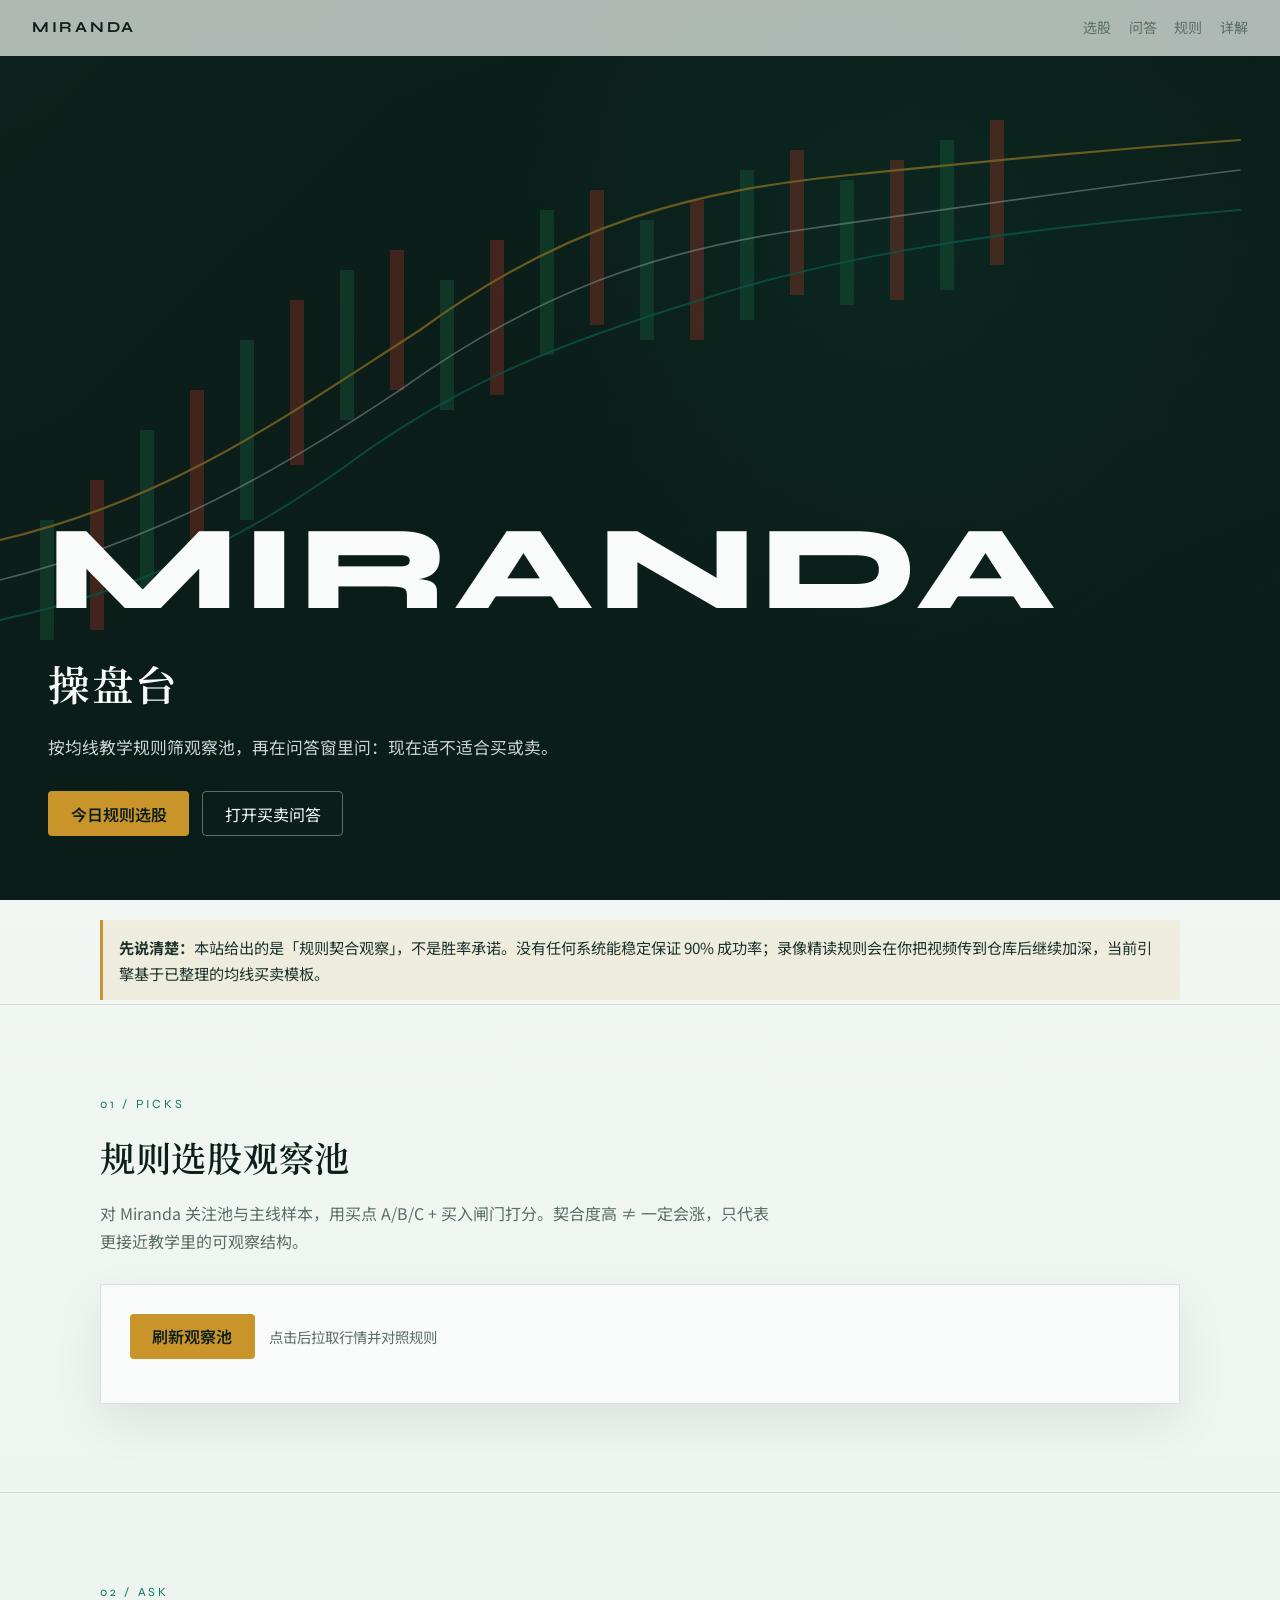
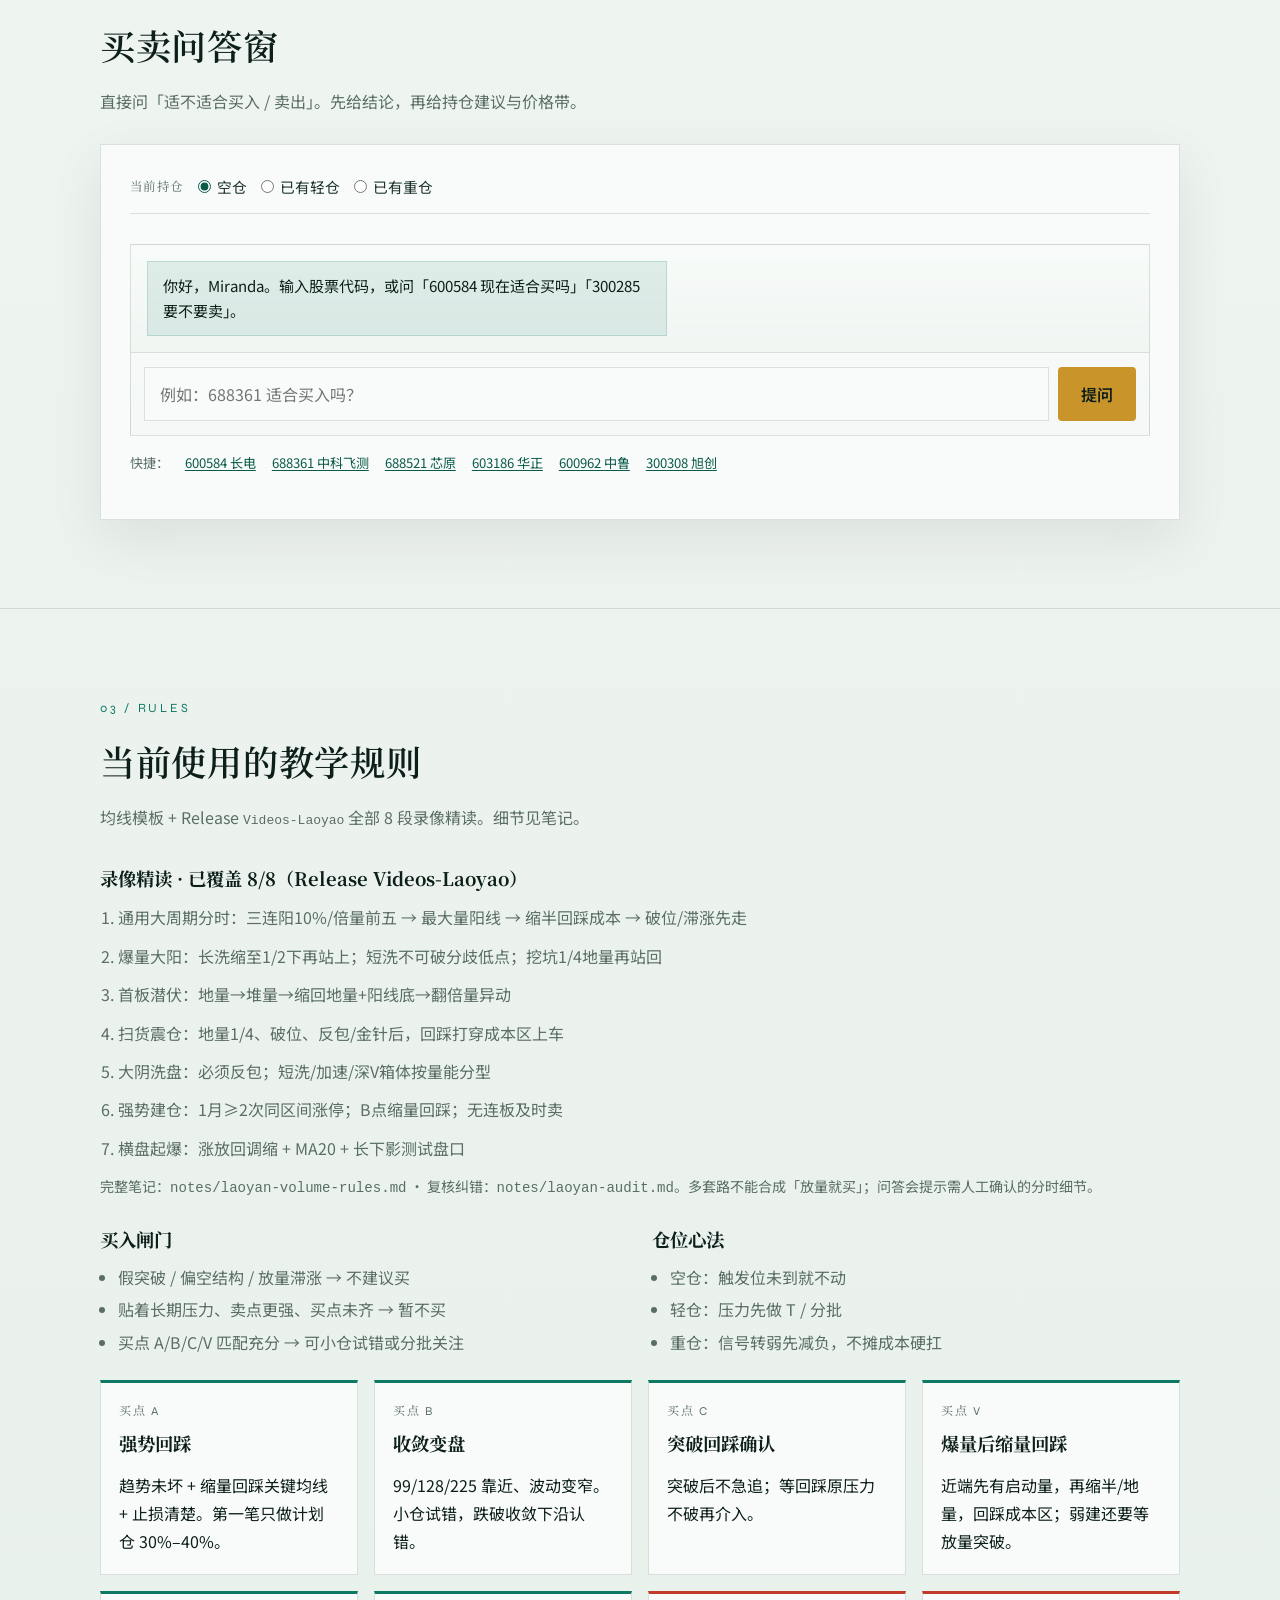
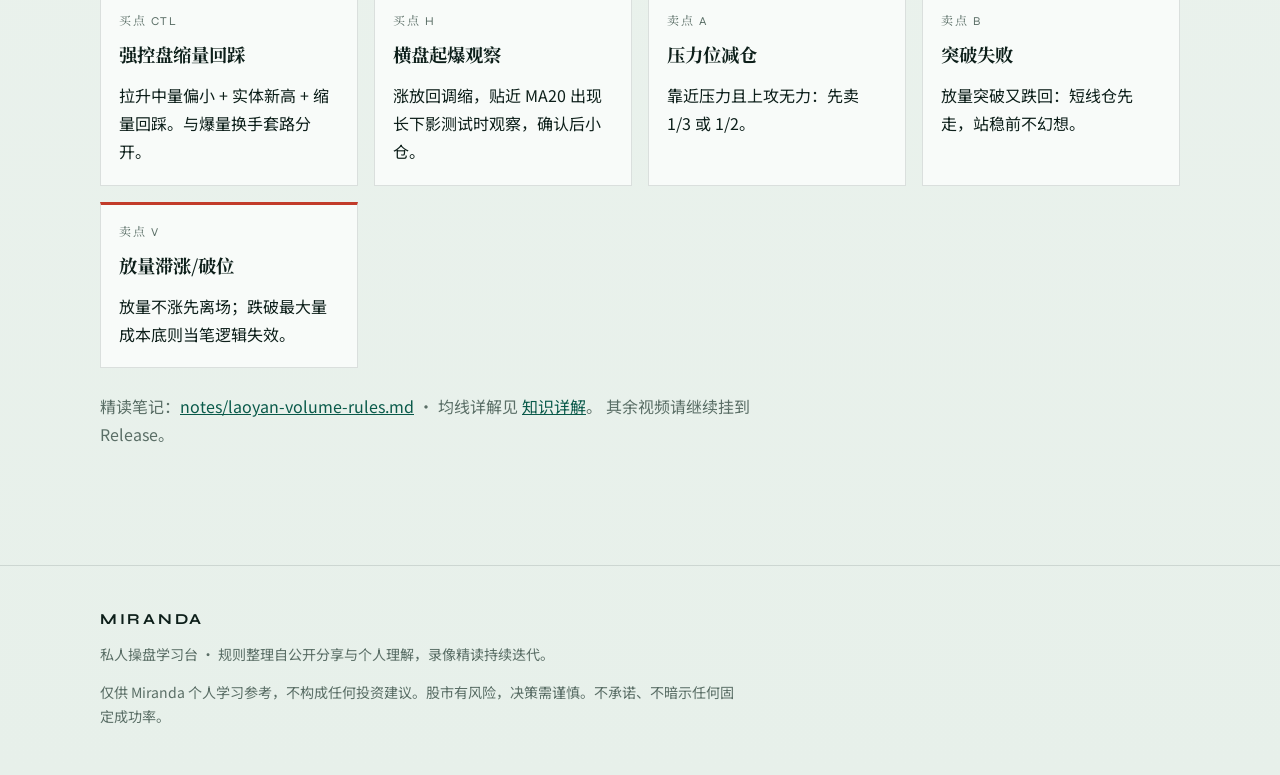
==== commit 0aef347c: "Finish engine split for audited volume playbooks Commit the remaining buyVol/buyCtrl sequencing fixe" ====
--- a/index.html
+++ b/index.html
@@ -154,7 +154,7 @@
             <li>强势建仓：1月≥2次同区间涨停；B点缩量回踩；无连板及时卖</li>
             <li>横盘起爆：涨放回调缩 + MA20 + 长下影测试盘口</li>
           </ol>
-          <p class="muted-note">完整笔记见 <code>notes/laoyan-volume-rules.md</code>。老师口中的高胜率 = 图形必须叠量能与位置，不是网站承诺的固定成功率。</p>
+          <p class="muted-note">完整笔记：<code>notes/laoyan-volume-rules.md</code> · 复核纠错：<code>notes/laoyan-audit.md</code>。多套路不能合成「放量就买」；问答会提示需人工确认的分时细节。</p>
         </div>
 
         <div class="split" style="margin-top:1.5rem;">
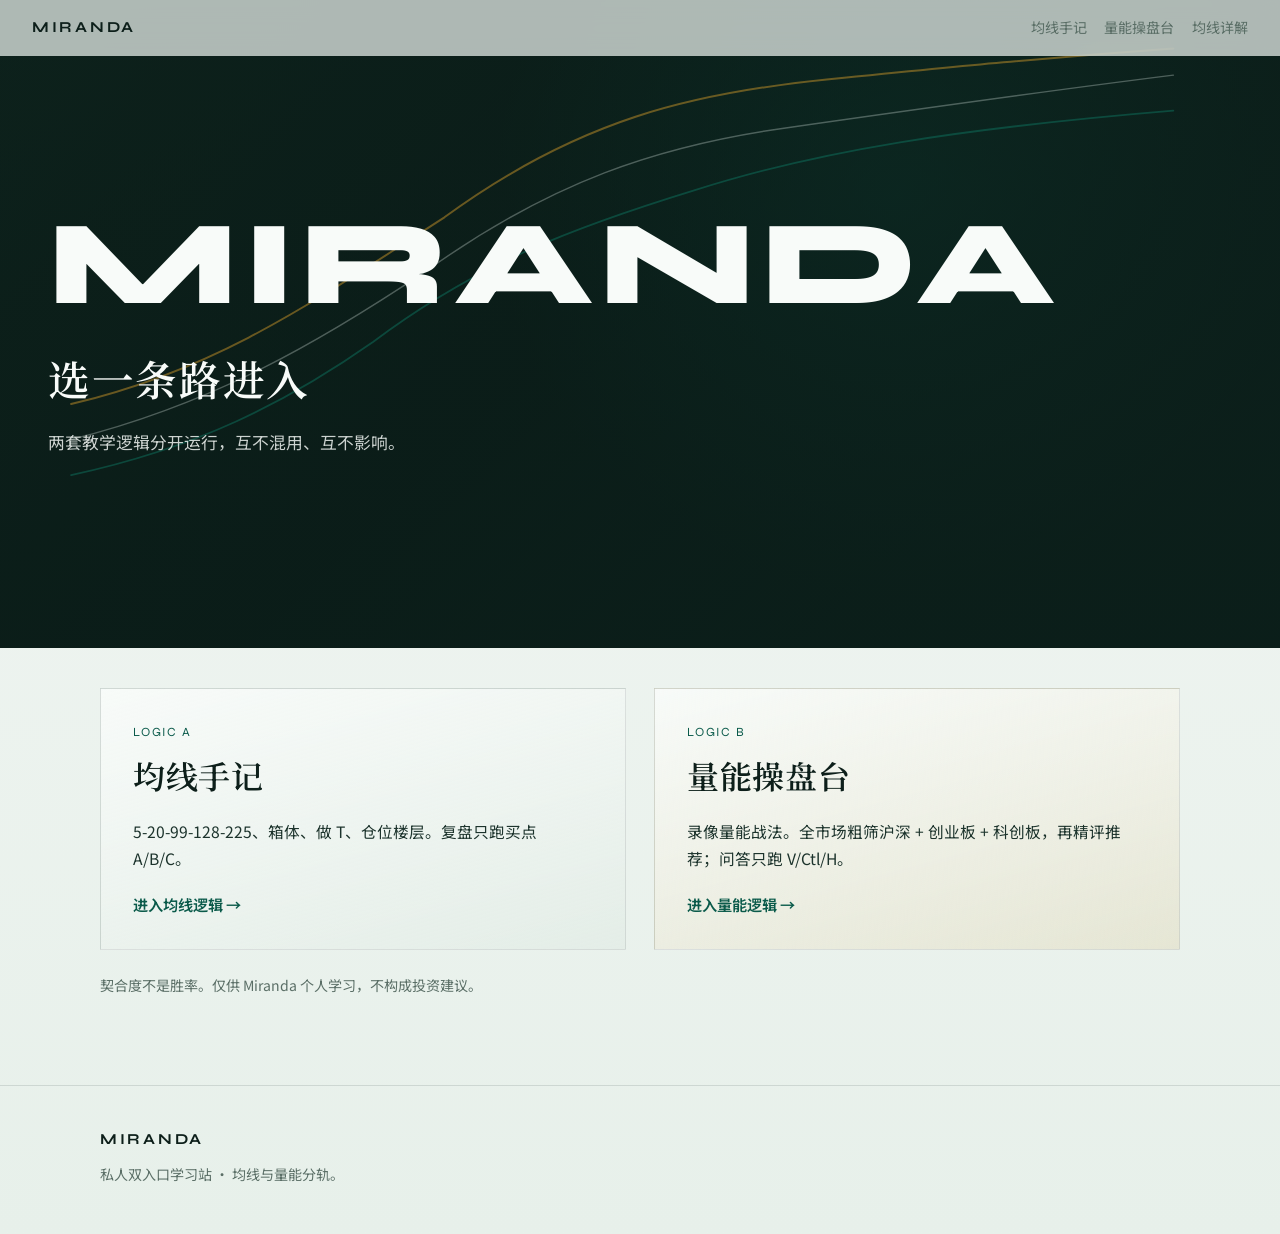
==== commit 37a8b948: "Split dual entry and add full-market volume scan Keep MA notes and volume coach on separate pages wi" ====
--- a/index.html
+++ b/index.html
@@ -3,8 +3,8 @@
 <head>
   <meta charset="UTF-8" />
   <meta name="viewport" content="width=device-width, initial-scale=1.0" />
-  <title>MIRANDA · 操盘台</title>
-  <meta name="description" content="Miranda 私人操盘台：按均线教学规则筛选观察池，并问答适不适合买卖。" />
+  <title>MIRANDA · 双入口</title>
+  <meta name="description" content="Miranda 私人学习站：均线手记与量能操盘台双入口，两套逻辑互不混用。" />
   <meta name="author" content="Miranda Ge" />
   <link rel="preconnect" href="https://fonts.googleapis.com" />
   <link rel="preconnect" href="https://fonts.gstatic.com" crossorigin />
@@ -15,38 +15,15 @@
   <nav class="site-nav" id="siteNav">
     <a class="brand-mark" href="#top">MIRANDA</a>
     <ul class="nav-links">
-      <li><a href="#picks">选股</a></li>
-      <li><a href="#ask">问答</a></li>
-      <li><a href="#rules">规则</a></li>
-      <li><a href="./guide.html">详解</a></li>
+      <li><a href="./ma.html">均线手记</a></li>
+      <li><a href="./coach.html">量能操盘台</a></li>
+      <li><a href="./guide.html">均线详解</a></li>
     </ul>
   </nav>
 
-  <header class="hero hero-coach" id="top">
+  <header class="hero hero-portal" id="top">
     <div class="hero-bg" aria-hidden="true">
       <svg class="hero-chart" viewBox="0 0 1440 900" preserveAspectRatio="xMidYMid slice">
-        <g class="candles">
-          <rect x="120" y="520" width="14" height="120" style="animation-delay:0.05s" />
-          <rect x="170" y="480" width="14" height="150" style="animation-delay:0.1s" />
-          <rect x="220" y="430" width="14" height="170" style="animation-delay:0.15s" />
-          <rect x="270" y="390" width="14" height="160" style="animation-delay:0.2s" />
-          <rect x="320" y="340" width="14" height="180" style="animation-delay:0.25s" />
-          <rect x="370" y="300" width="14" height="165" style="animation-delay:0.3s" />
-          <rect x="420" y="270" width="14" height="150" style="animation-delay:0.35s" />
-          <rect x="470" y="250" width="14" height="140" style="animation-delay:0.4s" />
-          <rect x="520" y="280" width="14" height="130" style="animation-delay:0.45s" />
-          <rect x="570" y="240" width="14" height="155" style="animation-delay:0.5s" />
-          <rect x="620" y="210" width="14" height="145" style="animation-delay:0.55s" />
-          <rect x="670" y="190" width="14" height="135" style="animation-delay:0.6s" />
-          <rect x="720" y="220" width="14" height="120" style="animation-delay:0.65s" />
-          <rect x="770" y="200" width="14" height="140" style="animation-delay:0.7s" />
-          <rect x="820" y="170" width="14" height="150" style="animation-delay:0.75s" />
-          <rect x="870" y="150" width="14" height="145" style="animation-delay:0.8s" />
-          <rect x="920" y="180" width="14" height="125" style="animation-delay:0.85s" />
-          <rect x="970" y="160" width="14" height="140" style="animation-delay:0.9s" />
-          <rect x="1020" y="140" width="14" height="150" style="animation-delay:0.95s" />
-          <rect x="1070" y="120" width="14" height="145" style="animation-delay:1s" />
-        </g>
         <path class="ma-slow" d="M80,620 C220,590 320,540 420,470 C540,380 650,340 780,300 C920,255 1080,230 1320,210" />
         <path class="ma-mid" d="M80,580 C240,540 360,470 480,390 C620,290 740,250 880,230 C1020,210 1160,190 1320,170" />
         <path class="ma-fast" d="M80,540 C250,500 360,420 500,330 C650,220 780,190 930,175 C1080,160 1180,150 1320,140" />
@@ -54,181 +31,29 @@
     </div>
     <div class="hero-content">
       <div class="hero-brand">MIRANDA</div>
-      <h1>操盘台</h1>
-      <p>按均线教学规则筛观察池，再在问答窗里问：现在适不适合买或卖。</p>
-      <div class="cta-row">
-        <a class="btn btn-primary" href="#picks">今日规则选股</a>
-        <a class="btn btn-ghost" href="#ask">打开买卖问答</a>
-      </div>
+      <h1>选一条路进入</h1>
+      <p>两套教学逻辑分开运行，互不混用、互不影响。</p>
     </div>
   </header>
 
   <main>
-    <section class="section reveal honesty-strip" id="honesty">
-      <div class="wrap">
-        <p><strong>先说清楚：</strong>本站给出的是「规则契合观察」，不是胜率承诺。没有任何系统能稳定保证 90% 成功率；录像精读规则会在你把视频传到仓库后继续加深，当前引擎基于已整理的均线买卖模板。</p>
+    <section class="section portal-section">
+      <div class="wrap portal-grid">
+        <a class="portal-entry" href="./ma.html">
+          <div class="portal-kicker">Logic A</div>
+          <h2>均线手记</h2>
+          <p>5-20-99-128-225、箱体、做 T、仓位楼层。复盘只跑买点 A/B/C。</p>
+          <span class="portal-go">进入均线逻辑 →</span>
+        </a>
+        <a class="portal-entry portal-entry-alt" href="./coach.html">
+          <div class="portal-kicker">Logic B</div>
+          <h2>量能操盘台</h2>
+          <p>录像量能战法。全市场粗筛沪深 + 创业板 + 科创板，再精评推荐；问答只跑 V/Ctl/H。</p>
+          <span class="portal-go">进入量能逻辑 →</span>
+        </a>
       </div>
-    </section>
-
-    <section class="section reveal" id="picks">
-      <div class="wrap">
-        <div class="section-label">01 / Picks</div>
-        <h2>规则选股观察池</h2>
-        <p class="section-lead">对 Miranda 关注池与主线样本，用买点 A/B/C + 买入闸门打分。契合度高 ≠ 一定会涨，只代表更接近教学里的可观察结构。</p>
-
-        <div class="tool-panel coach-panel">
-          <div class="coach-toolbar">
-            <button class="btn btn-primary" id="picksBtn" type="button">刷新观察池</button>
-            <span class="coach-meta" id="picksMeta">点击后拉取行情并对照规则</span>
-          </div>
-          <div class="status-box" id="picksLoading" hidden>正在按规则扫描观察池...</div>
-          <div class="error-box" id="picksError" hidden></div>
-          <div class="picks-board" id="picksBoard" hidden></div>
-        </div>
-      </div>
-    </section>
-
-    <section class="section reveal" id="ask">
-      <div class="wrap">
-        <div class="section-label">02 / Ask</div>
-        <h2>买卖问答窗</h2>
-        <p class="section-lead">直接问「适不适合买入 / 卖出」。先给结论，再给持仓建议与价格带。</p>
-
-        <div class="tool-panel coach-panel">
-          <div class="hold-status" id="holdStatus" role="radiogroup" aria-label="当前持仓情况">
-            <span class="hold-label">当前持仓</span>
-            <label class="hold-option"><input type="radio" name="holdStatus" value="flat" checked /> 空仓</label>
-            <label class="hold-option"><input type="radio" name="holdStatus" value="light" /> 已有轻仓</label>
-            <label class="hold-option"><input type="radio" name="holdStatus" value="heavy" /> 已有重仓</label>
-          </div>
-
-          <div class="coach-chat" id="coachChat">
-            <div class="coach-messages" id="coachMessages">
-              <div class="coach-bubble bot">
-                你好，Miranda。输入股票代码，或问「600584 现在适合买吗」「300285 要不要卖」。
-              </div>
-            </div>
-            <form class="coach-compose" id="coachForm">
-              <input id="reviewInput" type="text" placeholder="例如：688361 适合买入吗？" autocomplete="off" required />
-              <button class="btn btn-primary" id="reviewBtn" type="submit">提问</button>
-            </form>
-          </div>
-
-          <div class="tool-hints">
-            <span>快捷：</span>
-            <button type="button" data-review="600584">600584 长电</button>
-            <button type="button" data-review="688361">688361 中科飞测</button>
-            <button type="button" data-review="688521">688521 芯原</button>
-            <button type="button" data-review="603186">603186 华正</button>
-            <button type="button" data-review="600962">600962 中鲁</button>
-            <button type="button" data-review="300308">300308 旭创</button>
-          </div>
-          <div class="history-row" id="reviewHistoryRow" hidden>
-            <div class="history-head">
-              <span>最近搜索</span>
-              <button type="button" class="history-clear" id="reviewHistoryClear">清空</button>
-            </div>
-            <div class="history-list" id="reviewHistoryList"></div>
-          </div>
-          <div class="status-box" id="reviewLoading" hidden>正在对照买卖规则...</div>
-          <div class="error-box" id="reviewError" hidden></div>
-          <div class="result-box" id="reviewResult" hidden></div>
-        </div>
-      </div>
-    </section>
-
-    <section class="section reveal" id="rules">
-      <div class="wrap">
-        <div class="section-label">03 / Rules</div>
-        <h2>当前使用的教学规则</h2>
-        <p class="section-lead">均线模板 + Release <code>Videos-Laoyao</code> 全部 8 段录像精读。细节见笔记。</p>
-
-        <div class="plain-block video-board">
-          <h3>录像精读 · 已覆盖 8/8（Release Videos-Laoyao）</h3>
-          <ol class="rule-ol">
-            <li>通用大周期分时：三连阳10%/倍量前五 → 最大量阳线 → 缩半回踩成本 → 破位/滞涨先走</li>
-            <li>爆量大阳：长洗缩至1/2下再站上；短洗不可破分歧低点；挖坑1/4地量再站回</li>
-            <li>首板潜伏：地量→堆量→缩回地量+阳线底→翻倍量异动</li>
-            <li>扫货震仓：地量1/4、破位、反包/金针后，回踩打穿成本区上车</li>
-            <li>大阴洗盘：必须反包；短洗/加速/深V箱体按量能分型</li>
-            <li>强势建仓：1月≥2次同区间涨停；B点缩量回踩；无连板及时卖</li>
-            <li>横盘起爆：涨放回调缩 + MA20 + 长下影测试盘口</li>
-          </ol>
-          <p class="muted-note">完整笔记：<code>notes/laoyan-volume-rules.md</code> · 复核纠错：<code>notes/laoyan-audit.md</code>。多套路不能合成「放量就买」；问答会提示需人工确认的分时细节。</p>
-        </div>
-
-        <div class="split" style="margin-top:1.5rem;">
-          <div class="plain-block">
-            <h3>买入闸门</h3>
-            <ul>
-              <li>假突破 / 偏空结构 / 放量滞涨 → 不建议买</li>
-              <li>贴着长期压力、卖点更强、买点未齐 → 暂不买</li>
-              <li>买点 A/B/C/V 匹配充分 → 可小仓试错或分批关注</li>
-            </ul>
-          </div>
-          <div class="plain-block">
-            <h3>仓位心法</h3>
-            <ul>
-              <li>空仓：触发位未到就不动</li>
-              <li>轻仓：压力先做 T / 分批</li>
-              <li>重仓：信号转弱先减负，不摊成本硬扛</li>
-            </ul>
-          </div>
-        </div>
-
-        <div class="template-grid" id="templateLibrary">
-          <article class="template-card" data-side="buy" data-id="buyA">
-            <div class="template-tag">买点 A</div>
-            <h3>强势回踩</h3>
-            <p>趋势未坏 + 缩量回踩关键均线 + 止损清楚。第一笔只做计划仓 30%–40%。</p>
-          </article>
-          <article class="template-card" data-side="buy" data-id="buyB">
-            <div class="template-tag">买点 B</div>
-            <h3>收敛变盘</h3>
-            <p>99/128/225 靠近、波动变窄。小仓试错，跌破收敛下沿认错。</p>
-          </article>
-          <article class="template-card" data-side="buy" data-id="buyC">
-            <div class="template-tag">买点 C</div>
-            <h3>突破回踩确认</h3>
-            <p>突破后不急追；等回踩原压力不破再介入。</p>
-          </article>
-          <article class="template-card" data-side="buy" data-id="buyVol">
-            <div class="template-tag">买点 V</div>
-            <h3>爆量后缩量回踩</h3>
-            <p>近端先有启动量，再缩半/地量，回踩成本区；弱建还要等放量突破。</p>
-          </article>
-          <article class="template-card" data-side="buy" data-id="buyCtrl">
-            <div class="template-tag">买点 Ctl</div>
-            <h3>强控盘缩量回踩</h3>
-            <p>拉升中量偏小 + 实体新高 + 缩量回踩。与爆量换手套路分开。</p>
-          </article>
-          <article class="template-card" data-side="buy" data-id="buyCons">
-            <div class="template-tag">买点 H</div>
-            <h3>横盘起爆观察</h3>
-            <p>涨放回调缩，贴近 MA20 出现长下影测试时观察，确认后小仓。</p>
-          </article>
-          <article class="template-card" data-side="sell" data-id="sellA">
-            <div class="template-tag">卖点 A</div>
-            <h3>压力位减仓</h3>
-            <p>靠近压力且上攻无力：先卖 1/3 或 1/2。</p>
-          </article>
-          <article class="template-card" data-side="sell" data-id="sellB">
-            <div class="template-tag">卖点 B</div>
-            <h3>突破失败</h3>
-            <p>放量突破又跌回：短线仓先走，站稳前不幻想。</p>
-          </article>
-          <article class="template-card" data-side="sell" data-id="sellVol">
-            <div class="template-tag">卖点 V</div>
-            <h3>放量滞涨/破位</h3>
-            <p>放量不涨先离场；跌破最大量成本底则当笔逻辑失效。</p>
-          </article>
-        </div>
-
-        <p class="section-lead" style="margin-top:1.5rem;">
-          精读笔记：<a href="./notes/laoyan-volume-rules.md" style="color:var(--teal-deep);text-decoration:underline;">notes/laoyan-volume-rules.md</a>
-          · 均线详解见 <a href="./guide.html" style="color:var(--teal-deep);text-decoration:underline;">知识详解</a>。
-          其余视频请继续挂到 Release。
-        </p>
+      <div class="wrap" style="margin-top:1.5rem;">
+        <p class="muted-note">契合度不是胜率。仅供 Miranda 个人学习，不构成投资建议。</p>
       </div>
     </section>
   </main>
@@ -236,11 +61,12 @@
   <footer class="site-footer">
     <div class="wrap">
       <div class="brand-mark">MIRANDA</div>
-      <p>私人操盘学习台 · 规则整理自公开分享与个人理解，录像精读持续迭代。</p>
-      <p class="disclaimer">仅供 Miranda 个人学习参考，不构成任何投资建议。股市有风险，决策需谨慎。不承诺、不暗示任何固定成功率。</p>
+      <p>私人双入口学习站 · 均线与量能分轨。</p>
     </div>
   </footer>
-
-  <script src="./js/app.js"></script>
+  <script>
+    const nav = document.getElementById("siteNav");
+    window.addEventListener("scroll", () => nav.classList.toggle("is-scrolled", window.scrollY > 20));
+  </script>
 </body>
 </html>
--- a/css/styles.css
+++ b/css/styles.css
@@ -1434,3 +1434,105 @@
   font-size: 0.88rem;
   line-height: 1.6;
 }
+
+/* Dual-entry portal */
+.hero-portal {
+  min-height: 72vh;
+  align-items: center;
+}
+
+.hero-portal .hero-content {
+  max-width: 40rem;
+}
+
+.portal-section {
+  padding-top: 2.5rem;
+}
+
+.portal-grid {
+  display: grid;
+  grid-template-columns: repeat(2, minmax(0, 1fr));
+  gap: clamp(1rem, 3vw, 1.75rem);
+}
+
+.portal-entry {
+  display: grid;
+  gap: 0.75rem;
+  padding: clamp(1.4rem, 3vw, 2rem);
+  border: 1px solid var(--line);
+  background:
+    linear-gradient(165deg, rgba(248, 251, 249, 0.95), rgba(223, 234, 227, 0.55));
+  transition: transform 0.35s ease, border-color 0.35s ease, box-shadow 0.35s ease;
+  animation: coachIn 0.55s ease both;
+}
+
+.portal-entry-alt {
+  background:
+    linear-gradient(165deg, rgba(248, 251, 249, 0.92), rgba(201, 149, 42, 0.12));
+  animation-delay: 0.12s;
+}
+
+.portal-entry:hover,
+.portal-entry:focus-visible {
+  transform: translateY(-4px);
+  border-color: rgba(15, 122, 100, 0.35);
+  box-shadow: var(--shadow);
+}
+
+.portal-kicker {
+  font-family: var(--font-display);
+  font-size: 0.78rem;
+  letter-spacing: 0.12em;
+  text-transform: uppercase;
+  color: var(--teal-deep);
+}
+
+.portal-entry h2 {
+  font-family: var(--font-serif);
+  font-size: clamp(1.55rem, 3vw, 2rem);
+  font-weight: 600;
+  color: var(--ink);
+  line-height: 1.25;
+}
+
+.portal-entry p {
+  color: var(--ink-soft);
+  font-size: 0.98rem;
+}
+
+.portal-go {
+  margin-top: 0.35rem;
+  color: var(--teal-deep);
+  font-weight: 600;
+  font-size: 0.95rem;
+}
+
+.scan-depth {
+  display: inline-flex;
+  align-items: center;
+  gap: 0.45rem;
+  color: var(--muted);
+  font-size: 0.9rem;
+}
+
+.scan-depth select {
+  border: 1px solid var(--line);
+  background: var(--white);
+  padding: 0.45rem 0.6rem;
+  color: var(--ink);
+}
+
+.hero-coach .hero-content h1 {
+  max-width: 12ch;
+}
+
+@media (max-width: 720px) {
+  .portal-grid {
+    grid-template-columns: 1fr;
+  }
+
+  .hero-portal {
+    min-height: 58vh;
+  }
+}
+
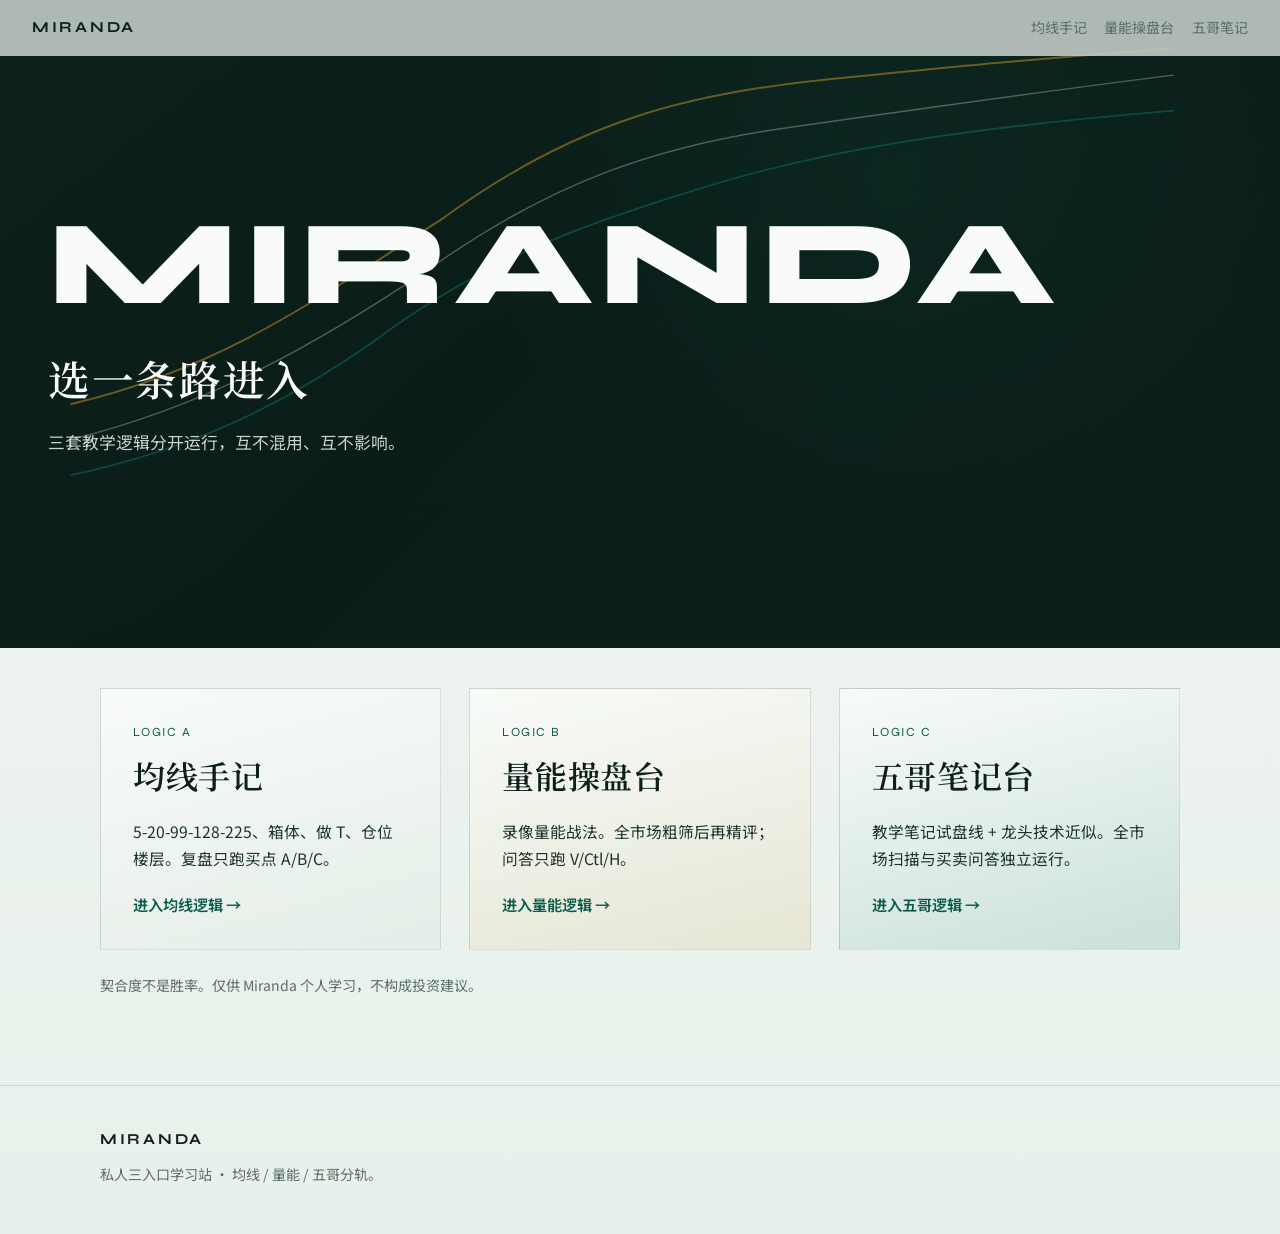
==== commit b2c778ed: "Add third portal entry for Wuge teaching notes Distill 试盘线/龙头 rules from 五哥 PDF into an isolated eng" ====
--- a/index.html
+++ b/index.html
@@ -3,8 +3,8 @@
 <head>
   <meta charset="UTF-8" />
   <meta name="viewport" content="width=device-width, initial-scale=1.0" />
-  <title>MIRANDA · 双入口</title>
-  <meta name="description" content="Miranda 私人学习站：均线手记与量能操盘台双入口，两套逻辑互不混用。" />
+  <title>MIRANDA · 三入口</title>
+  <meta name="description" content="Miranda 私人学习站：均线手记、量能操盘台、五哥笔记台三入口，三套逻辑互不混用。" />
   <meta name="author" content="Miranda Ge" />
   <link rel="preconnect" href="https://fonts.googleapis.com" />
   <link rel="preconnect" href="https://fonts.gstatic.com" crossorigin />
@@ -17,7 +17,7 @@
     <ul class="nav-links">
       <li><a href="./ma.html">均线手记</a></li>
       <li><a href="./coach.html">量能操盘台</a></li>
-      <li><a href="./guide.html">均线详解</a></li>
+      <li><a href="./wuge.html">五哥笔记</a></li>
     </ul>
   </nav>
 
@@ -32,13 +32,13 @@
     <div class="hero-content">
       <div class="hero-brand">MIRANDA</div>
       <h1>选一条路进入</h1>
-      <p>两套教学逻辑分开运行，互不混用、互不影响。</p>
+      <p>三套教学逻辑分开运行，互不混用、互不影响。</p>
     </div>
   </header>
 
   <main>
     <section class="section portal-section">
-      <div class="wrap portal-grid">
+      <div class="wrap portal-grid portal-grid-3">
         <a class="portal-entry" href="./ma.html">
           <div class="portal-kicker">Logic A</div>
           <h2>均线手记</h2>
@@ -48,8 +48,14 @@
         <a class="portal-entry portal-entry-alt" href="./coach.html">
           <div class="portal-kicker">Logic B</div>
           <h2>量能操盘台</h2>
-          <p>录像量能战法。全市场粗筛沪深 + 创业板 + 科创板，再精评推荐；问答只跑 V/Ctl/H。</p>
+          <p>录像量能战法。全市场粗筛后再精评；问答只跑 V/Ctl/H。</p>
           <span class="portal-go">进入量能逻辑 →</span>
+        </a>
+        <a class="portal-entry portal-entry-wuge" href="./wuge.html">
+          <div class="portal-kicker">Logic C</div>
+          <h2>五哥笔记台</h2>
+          <p>教学笔记试盘线 + 龙头技术近似。全市场扫描与买卖问答独立运行。</p>
+          <span class="portal-go">进入五哥逻辑 →</span>
         </a>
       </div>
       <div class="wrap" style="margin-top:1.5rem;">
@@ -61,7 +67,7 @@
   <footer class="site-footer">
     <div class="wrap">
       <div class="brand-mark">MIRANDA</div>
-      <p>私人双入口学习站 · 均线与量能分轨。</p>
+      <p>私人三入口学习站 · 均线 / 量能 / 五哥分轨。</p>
     </div>
   </footer>
   <script>
--- a/css/styles.css
+++ b/css/styles.css
@@ -1455,6 +1455,10 @@
   gap: clamp(1rem, 3vw, 1.75rem);
 }
 
+.portal-grid-3 {
+  grid-template-columns: repeat(3, minmax(0, 1fr));
+}
+
 .portal-entry {
   display: grid;
   gap: 0.75rem;
@@ -1470,6 +1474,12 @@
   background:
     linear-gradient(165deg, rgba(248, 251, 249, 0.92), rgba(201, 149, 42, 0.12));
   animation-delay: 0.12s;
+}
+
+.portal-entry-wuge {
+  background:
+    linear-gradient(165deg, rgba(248, 251, 249, 0.94), rgba(15, 122, 100, 0.14));
+  animation-delay: 0.22s;
 }
 
 .portal-entry:hover,
@@ -1527,7 +1537,8 @@
 }
 
 @media (max-width: 720px) {
-  .portal-grid {
+  .portal-grid,
+  .portal-grid-3 {
     grid-template-columns: 1fr;
   }
 
@@ -1536,3 +1547,9 @@
   }
 }
 
+@media (min-width: 721px) and (max-width: 980px) {
+  .portal-grid-3 {
+    grid-template-columns: 1fr 1fr;
+  }
+}
+
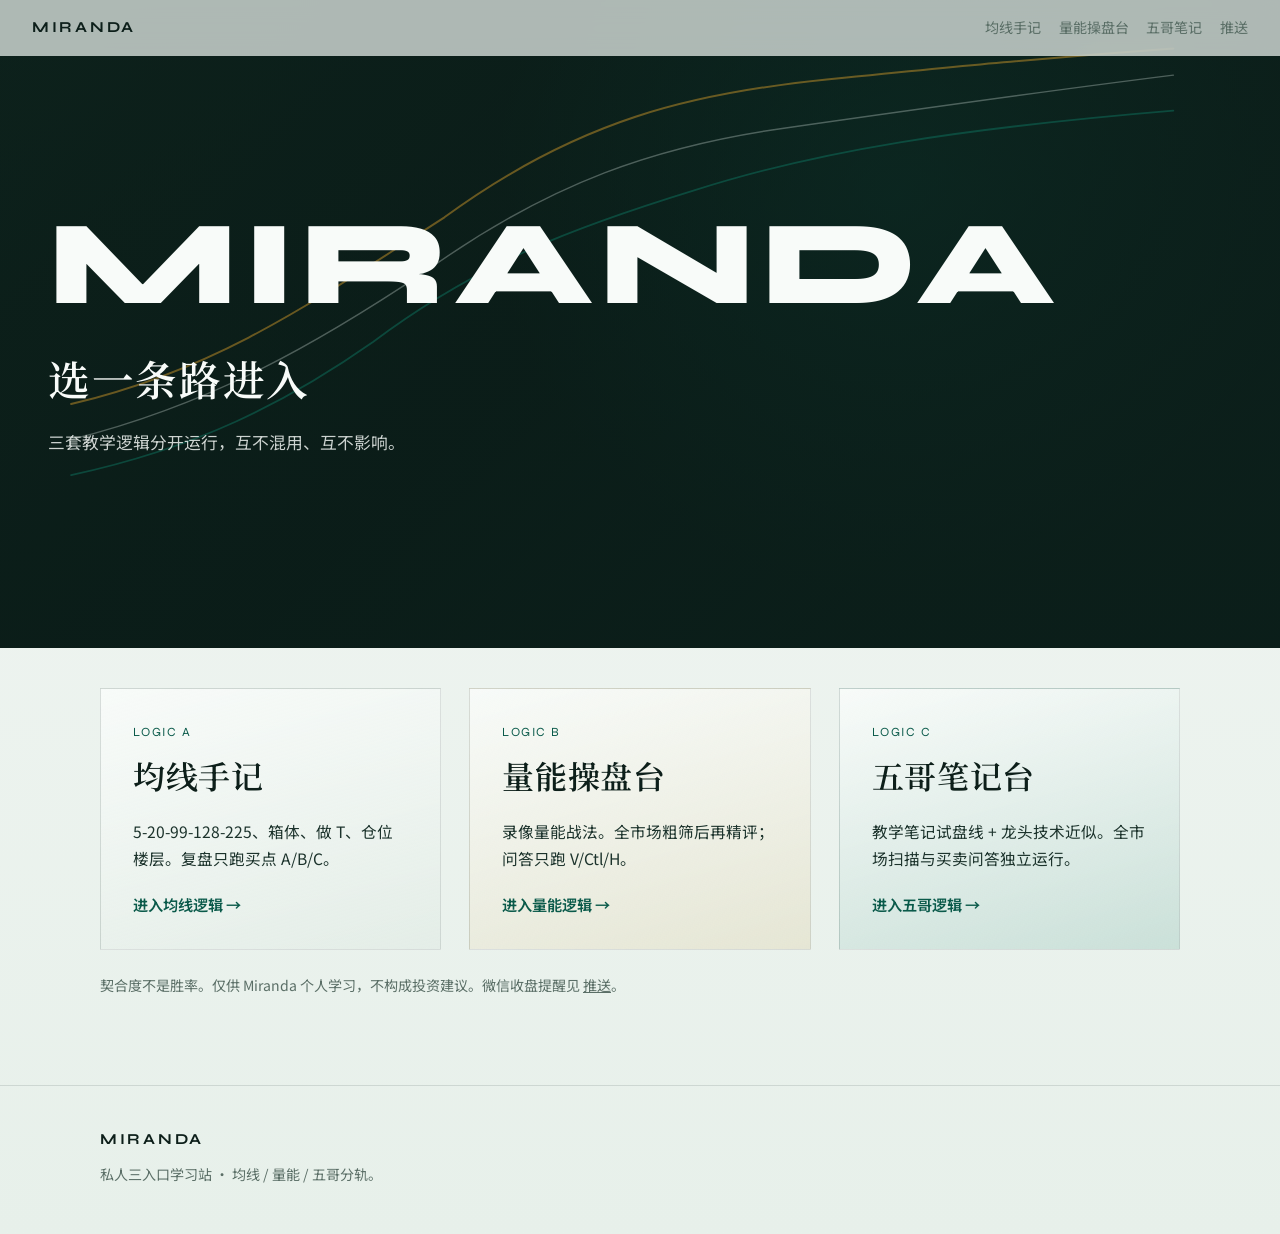
==== commit 1b293ca7: "Restore mobile nav and WeChat PushPlus close alerts Phone screens previously hid the top menu with n" ====
--- a/index.html
+++ b/index.html
@@ -14,10 +14,14 @@
 <body>
   <nav class="site-nav" id="siteNav">
     <a class="brand-mark" href="#top">MIRANDA</a>
-    <ul class="nav-links">
+    <button class="nav-toggle" type="button" aria-expanded="false" aria-controls="siteNavLinks" aria-label="打开菜单">
+      <span></span><span></span><span></span>
+    </button>
+    <ul class="nav-links" id="siteNavLinks">
       <li><a href="./ma.html">均线手记</a></li>
       <li><a href="./coach.html">量能操盘台</a></li>
       <li><a href="./wuge.html">五哥笔记</a></li>
+      <li><a href="./push.html">推送</a></li>
     </ul>
   </nav>
 
@@ -59,7 +63,7 @@
         </a>
       </div>
       <div class="wrap" style="margin-top:1.5rem;">
-        <p class="muted-note">契合度不是胜率。仅供 Miranda 个人学习，不构成投资建议。</p>
+        <p class="muted-note">契合度不是胜率。仅供 Miranda 个人学习，不构成投资建议。微信收盘提醒见 <a href="./push.html" style="text-decoration:underline;">推送</a>。</p>
       </div>
     </section>
   </main>
@@ -70,9 +74,6 @@
       <p>私人三入口学习站 · 均线 / 量能 / 五哥分轨。</p>
     </div>
   </footer>
-  <script>
-    const nav = document.getElementById("siteNav");
-    window.addEventListener("scroll", () => nav.classList.toggle("is-scrolled", window.scrollY > 20));
-  </script>
+  <script src="./js/nav.js"></script>
 </body>
 </html>
--- a/css/styles.css
+++ b/css/styles.css
@@ -74,6 +74,41 @@
   transition: border-color 0.3s ease, background 0.3s ease;
 }
 
+.nav-toggle {
+  display: none;
+  width: 2.6rem;
+  height: 2.6rem;
+  flex-direction: column;
+  align-items: center;
+  justify-content: center;
+  gap: 0.32rem;
+  border: 1px solid var(--line);
+  background: rgba(248, 251, 249, 0.88);
+  border-radius: var(--radius);
+  cursor: pointer;
+  z-index: 41;
+}
+
+.nav-toggle span {
+  display: block;
+  width: 1.05rem;
+  height: 1.5px;
+  background: var(--ink);
+  transition: transform 0.2s ease, opacity 0.2s ease;
+}
+
+.site-nav.is-open .nav-toggle span:nth-child(1) {
+  transform: translateY(0.37rem) rotate(45deg);
+}
+
+.site-nav.is-open .nav-toggle span:nth-child(2) {
+  opacity: 0;
+}
+
+.site-nav.is-open .nav-toggle span:nth-child(3) {
+  transform: translateY(-0.37rem) rotate(-45deg);
+}
+
 .site-nav.is-scrolled {
   border-bottom-color: var(--line);
   background: rgba(238, 244, 240, 0.92);
@@ -1180,10 +1215,44 @@
   }
 }
 
-@media (max-width: 760px) {
+@media (max-width: 880px) {
+  .nav-toggle {
+    display: inline-flex;
+  }
+
   .nav-links {
     display: none;
-  }
+    position: absolute;
+    top: 100%;
+    left: 0;
+    right: 0;
+    flex-direction: column;
+    gap: 0;
+    padding: 0.5rem 1rem 1rem;
+    background: rgba(238, 244, 240, 0.97);
+    border-bottom: 1px solid var(--line);
+    box-shadow: var(--shadow);
+  }
+
+  .site-nav.is-open .nav-links {
+    display: flex;
+  }
+
+  .nav-links li {
+    border-top: 1px solid var(--line);
+  }
+
+  .nav-links a {
+    display: block;
+    padding: 0.85rem 0.2rem;
+  }
+
+  body.nav-lock {
+    overflow: hidden;
+  }
+}
+
+@media (max-width: 760px) {
 
   .split,
   .mantra-grid,
@@ -1553,3 +1622,24 @@
   }
 }
 
+.push-page .push-steps {
+  margin: 1.1rem 0 0.4rem 1.2rem;
+  display: grid;
+  gap: 0.55rem;
+}
+
+.push-page code {
+  font-size: 0.92em;
+  padding: 0.05rem 0.3rem;
+  background: rgba(15, 122, 100, 0.08);
+  border-radius: 3px;
+}
+
+.table-wrap {
+  overflow-x: auto;
+}
+
+.push-table {
+  width: 100%;
+}
+
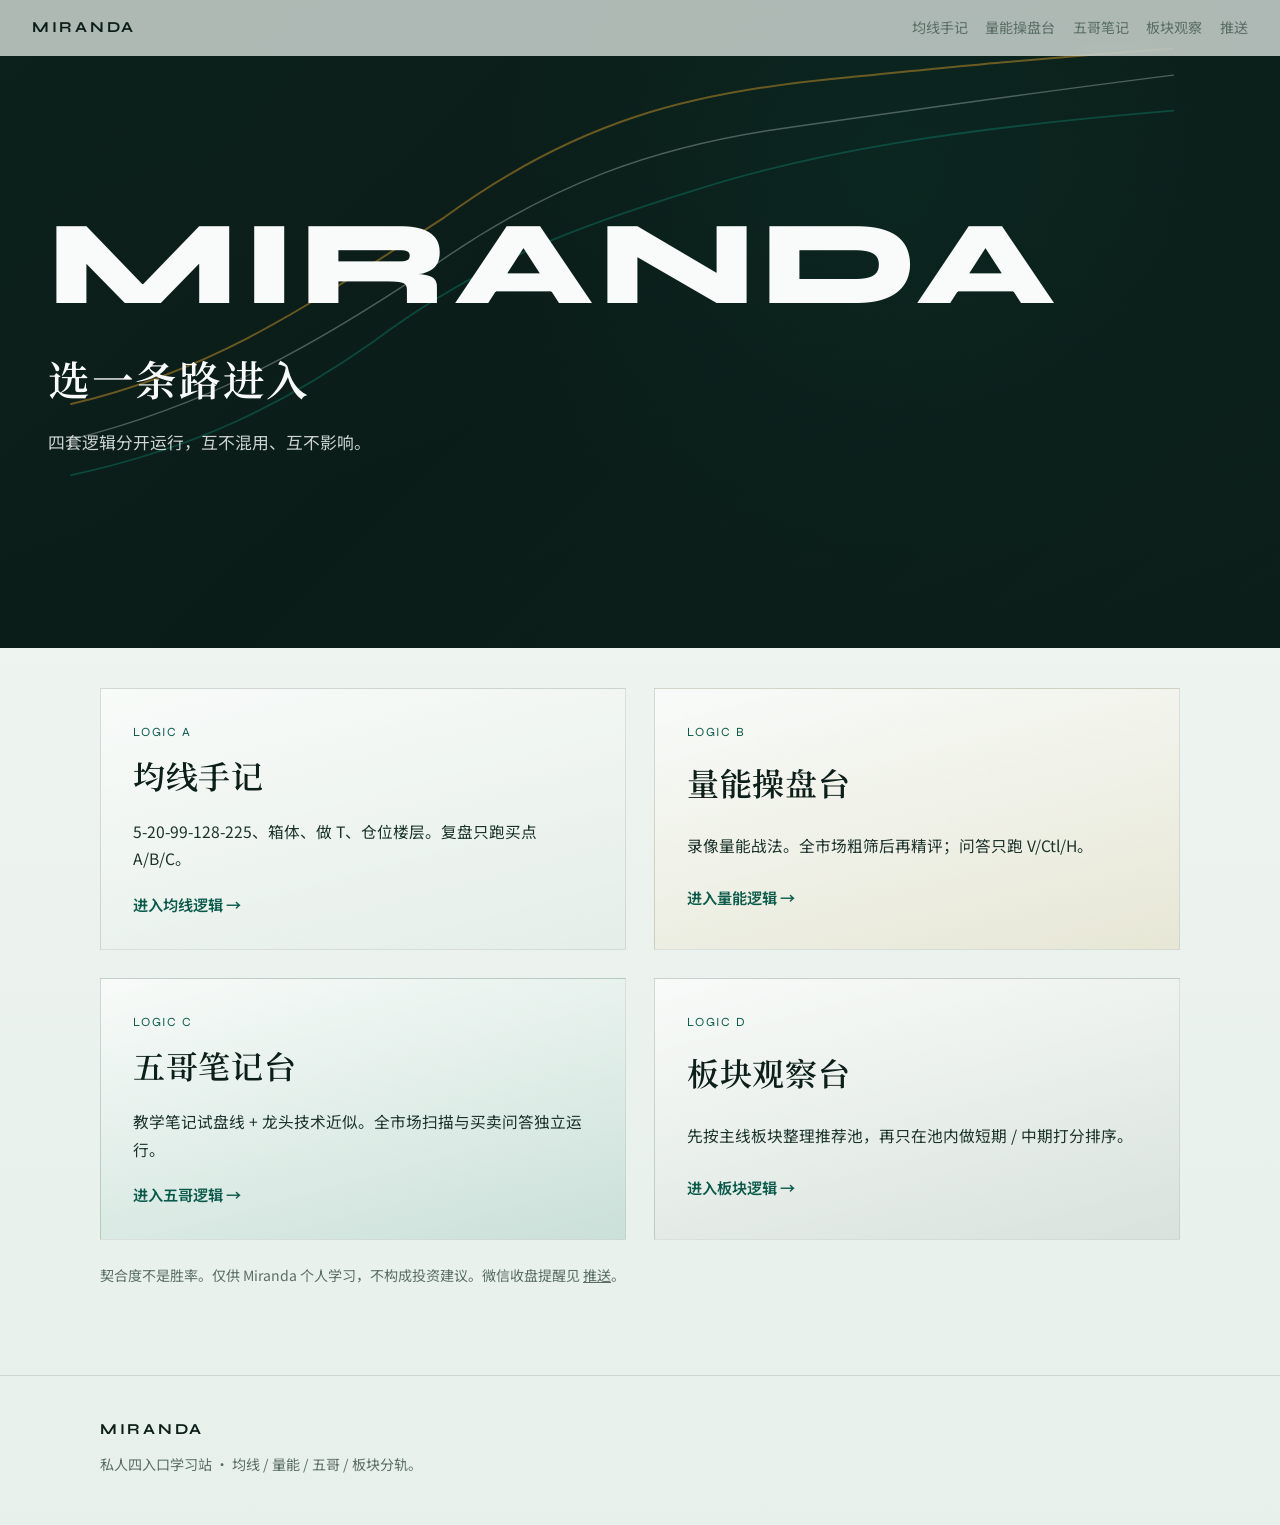
==== commit 21304d57: "Add sector board desk with short/mid pool screening Fourth portal entry organizes stocks by theme bo" ====
--- a/index.html
+++ b/index.html
@@ -3,8 +3,8 @@
 <head>
   <meta charset="UTF-8" />
   <meta name="viewport" content="width=device-width, initial-scale=1.0" />
-  <title>MIRANDA · 三入口</title>
-  <meta name="description" content="Miranda 私人学习站：均线手记、量能操盘台、五哥笔记台三入口，三套逻辑互不混用。" />
+  <title>MIRANDA · 四入口</title>
+  <meta name="description" content="Miranda 私人学习站：均线、量能、五哥、板块观察四入口，逻辑分轨互不混用。" />
   <meta name="author" content="Miranda Ge" />
   <link rel="preconnect" href="https://fonts.googleapis.com" />
   <link rel="preconnect" href="https://fonts.gstatic.com" crossorigin />
@@ -21,6 +21,7 @@
       <li><a href="./ma.html">均线手记</a></li>
       <li><a href="./coach.html">量能操盘台</a></li>
       <li><a href="./wuge.html">五哥笔记</a></li>
+      <li><a href="./board.html">板块观察</a></li>
       <li><a href="./push.html">推送</a></li>
     </ul>
   </nav>
@@ -36,13 +37,13 @@
     <div class="hero-content">
       <div class="hero-brand">MIRANDA</div>
       <h1>选一条路进入</h1>
-      <p>三套教学逻辑分开运行，互不混用、互不影响。</p>
+      <p>四套逻辑分开运行，互不混用、互不影响。</p>
     </div>
   </header>
 
   <main>
     <section class="section portal-section">
-      <div class="wrap portal-grid portal-grid-3">
+      <div class="wrap portal-grid portal-grid-4">
         <a class="portal-entry" href="./ma.html">
           <div class="portal-kicker">Logic A</div>
           <h2>均线手记</h2>
@@ -61,6 +62,12 @@
           <p>教学笔记试盘线 + 龙头技术近似。全市场扫描与买卖问答独立运行。</p>
           <span class="portal-go">进入五哥逻辑 →</span>
         </a>
+        <a class="portal-entry portal-entry-board" href="./board.html">
+          <div class="portal-kicker">Logic D</div>
+          <h2>板块观察台</h2>
+          <p>先按主线板块整理推荐池，再只在池内做短期 / 中期打分排序。</p>
+          <span class="portal-go">进入板块逻辑 →</span>
+        </a>
       </div>
       <div class="wrap" style="margin-top:1.5rem;">
         <p class="muted-note">契合度不是胜率。仅供 Miranda 个人学习，不构成投资建议。微信收盘提醒见 <a href="./push.html" style="text-decoration:underline;">推送</a>。</p>
@@ -71,7 +78,7 @@
   <footer class="site-footer">
     <div class="wrap">
       <div class="brand-mark">MIRANDA</div>
-      <p>私人三入口学习站 · 均线 / 量能 / 五哥分轨。</p>
+      <p>私人四入口学习站 · 均线 / 量能 / 五哥 / 板块分轨。</p>
     </div>
   </footer>
   <script src="./js/nav.js"></script>
--- a/css/styles.css
+++ b/css/styles.css
@@ -1528,6 +1528,10 @@
   grid-template-columns: repeat(3, minmax(0, 1fr));
 }
 
+.portal-grid-4 {
+  grid-template-columns: repeat(2, minmax(0, 1fr));
+}
+
 .portal-entry {
   display: grid;
   gap: 0.75rem;
@@ -1549,6 +1553,12 @@
   background:
     linear-gradient(165deg, rgba(248, 251, 249, 0.94), rgba(15, 122, 100, 0.14));
   animation-delay: 0.22s;
+}
+
+.portal-entry-board {
+  background:
+    linear-gradient(165deg, rgba(248, 251, 249, 0.95), rgba(28, 51, 44, 0.08));
+  animation-delay: 0.3s;
 }
 
 .portal-entry:hover,
@@ -1607,7 +1617,8 @@
 
 @media (max-width: 720px) {
   .portal-grid,
-  .portal-grid-3 {
+  .portal-grid-3,
+  .portal-grid-4 {
     grid-template-columns: 1fr;
   }
 
@@ -1617,8 +1628,114 @@
 }
 
 @media (min-width: 721px) and (max-width: 980px) {
-  .portal-grid-3 {
+  .portal-grid-3,
+  .portal-grid-4 {
     grid-template-columns: 1fr 1fr;
+  }
+}
+
+/* Sector board desk */
+.sector-grid {
+  display: grid;
+  grid-template-columns: repeat(2, minmax(0, 1fr));
+  gap: 1rem;
+}
+
+.sector-card {
+  border: 1px solid var(--line);
+  background: linear-gradient(180deg, rgba(248, 251, 249, 0.96), rgba(223, 234, 227, 0.4));
+  padding: 1rem 1.1rem 1.15rem;
+  display: grid;
+  gap: 0.65rem;
+}
+
+.sector-head {
+  display: flex;
+  justify-content: space-between;
+  gap: 0.75rem;
+  align-items: start;
+}
+
+.sector-head h3 {
+  font-family: var(--font-serif);
+  font-size: 1.2rem;
+  line-height: 1.3;
+}
+
+.sector-count {
+  color: var(--muted);
+  font-size: 0.85rem;
+  white-space: nowrap;
+}
+
+.sector-thesis {
+  color: var(--ink-soft);
+  font-size: 0.92rem;
+}
+
+.sector-list {
+  list-style: none;
+  display: grid;
+  gap: 0.45rem;
+}
+
+.sector-stock {
+  display: flex;
+  justify-content: space-between;
+  gap: 0.75rem;
+  align-items: baseline;
+  padding: 0.35rem 0;
+  border-top: 1px dashed var(--line);
+  font-size: 0.92rem;
+}
+
+.sector-stock:first-child {
+  border-top: 0;
+}
+
+.sector-px.up {
+  color: var(--rise);
+}
+
+.sector-px.down {
+  color: var(--fall);
+}
+
+.core-tag {
+  display: inline-block;
+  margin-left: 0.25rem;
+  font-style: normal;
+  font-size: 0.72rem;
+  color: var(--teal-deep);
+  border: 1px solid rgba(15, 122, 100, 0.28);
+  padding: 0.05rem 0.35rem;
+}
+
+.horizon-grid {
+  display: grid;
+  grid-template-columns: repeat(2, minmax(0, 1fr));
+  gap: 1.25rem;
+  margin-top: 0.5rem;
+}
+
+.horizon-col h3 {
+  font-family: var(--font-serif);
+  font-size: 1.15rem;
+  margin-bottom: 0.35rem;
+}
+
+.board-rank-card {
+  text-align: left;
+}
+
+.muted {
+  color: var(--muted);
+}
+
+@media (max-width: 800px) {
+  .sector-grid,
+  .horizon-grid {
+    grid-template-columns: 1fr;
   }
 }
 
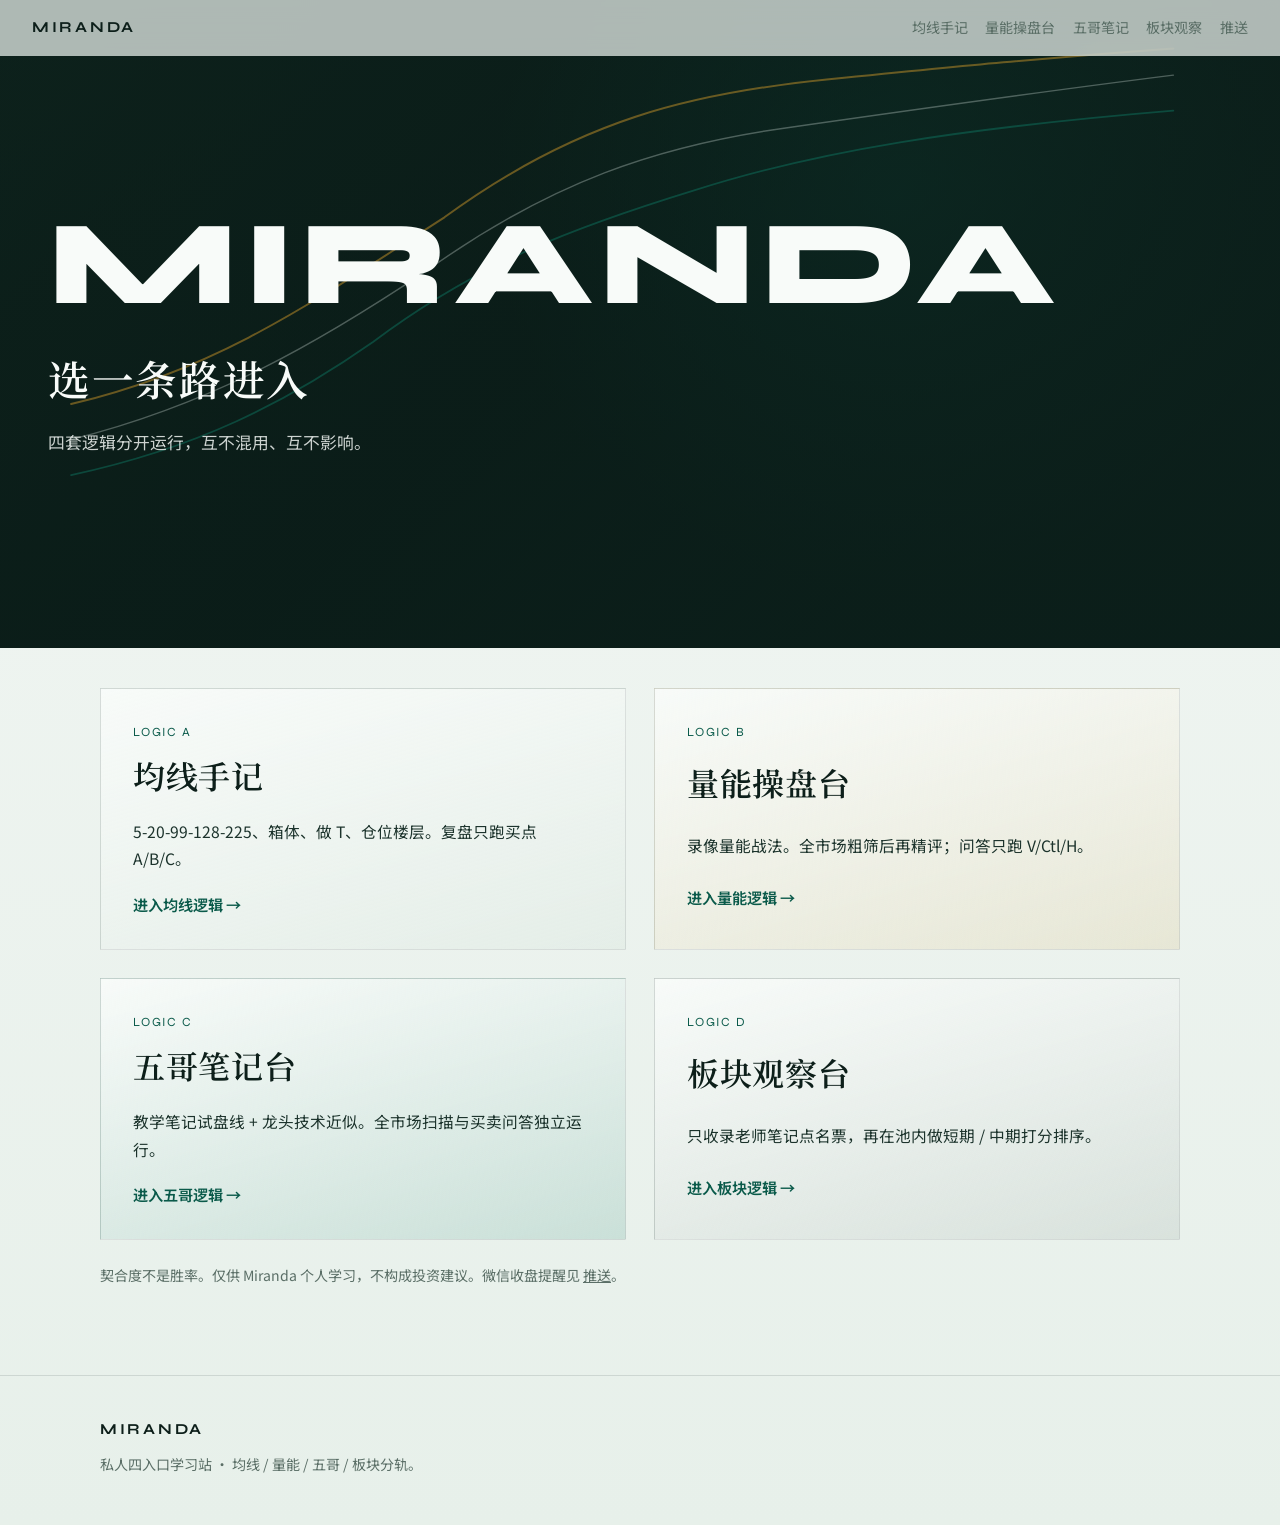
==== commit 59394fe0: "Limit board pools to speech-named stocks only Drop Eastmoney sector expansion so the desk only scree" ====
--- a/index.html
+++ b/index.html
@@ -65,7 +65,7 @@
         <a class="portal-entry portal-entry-board" href="./board.html">
           <div class="portal-kicker">Logic D</div>
           <h2>板块观察台</h2>
-          <p>先按主线板块整理推荐池，再只在池内做短期 / 中期打分排序。</p>
+          <p>只收录老师笔记点名票，再在池内做短期 / 中期打分排序。</p>
           <span class="portal-go">进入板块逻辑 →</span>
         </a>
       </div>
